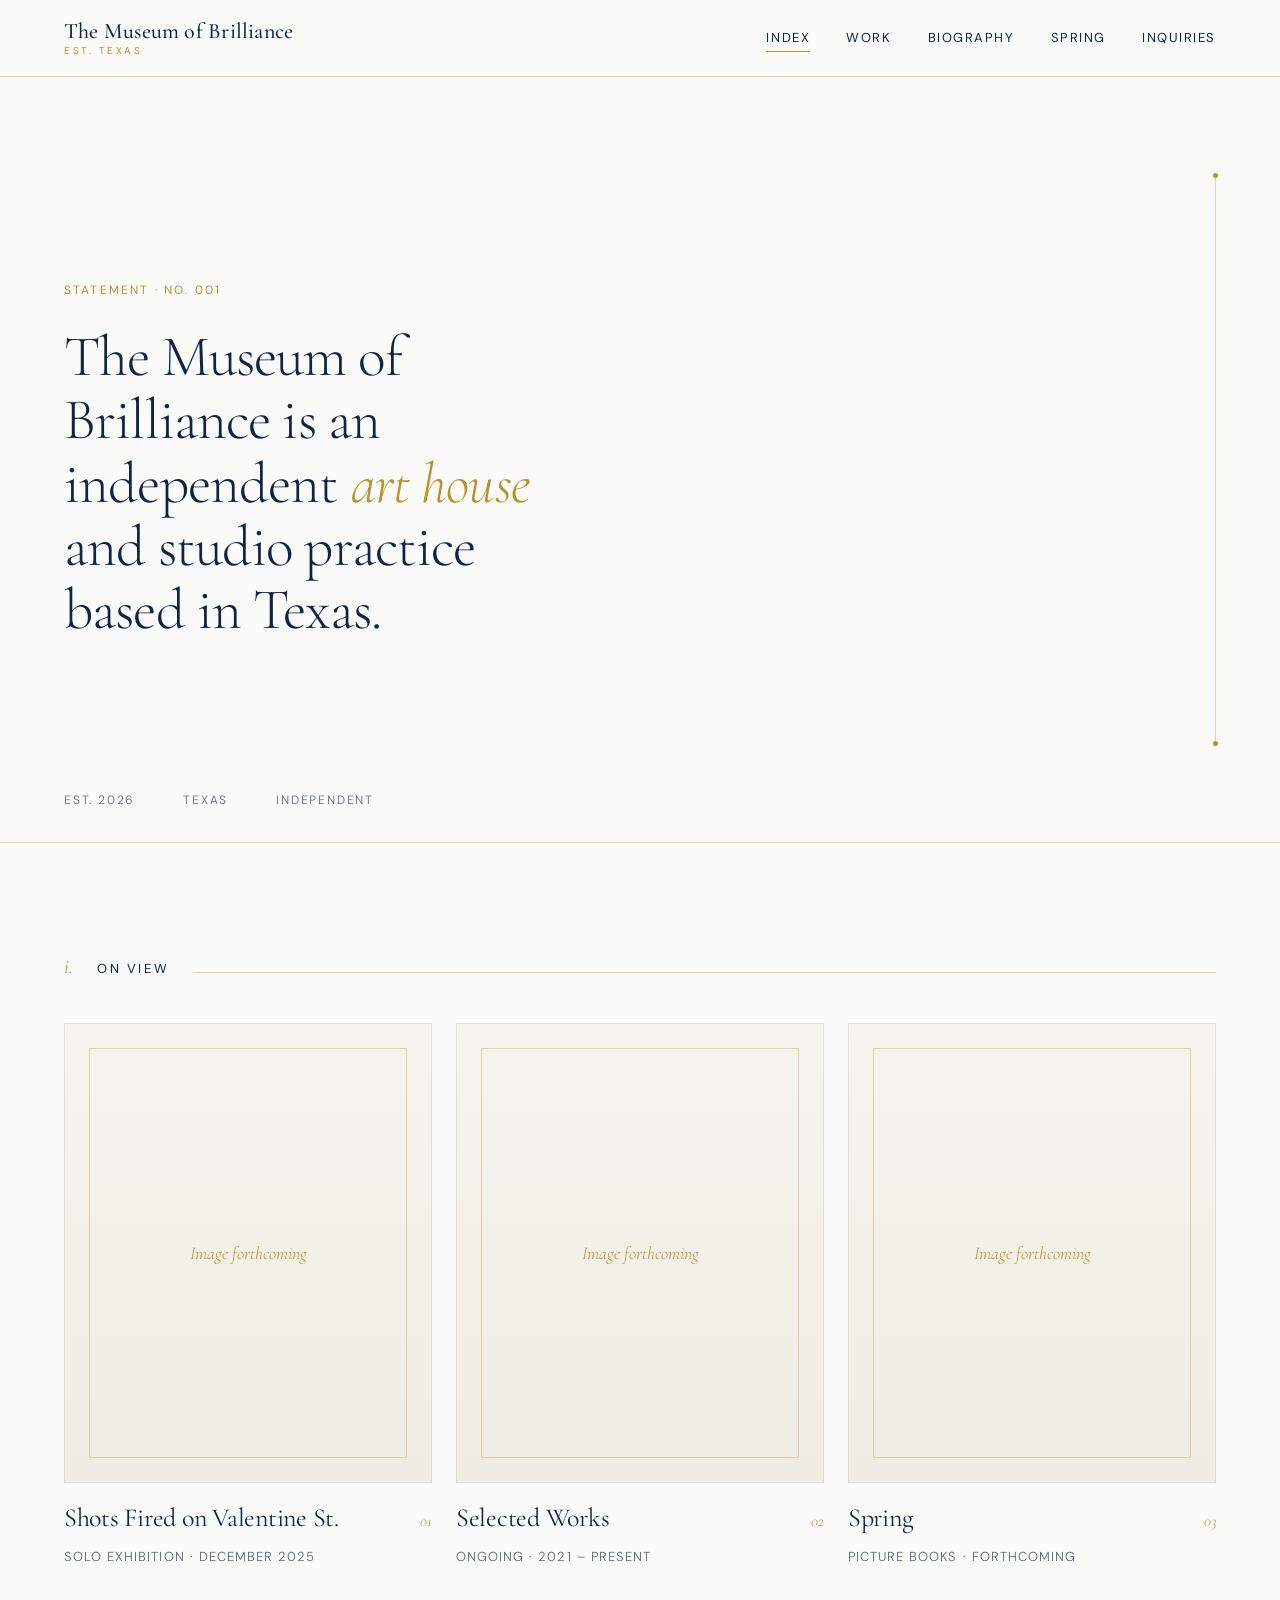
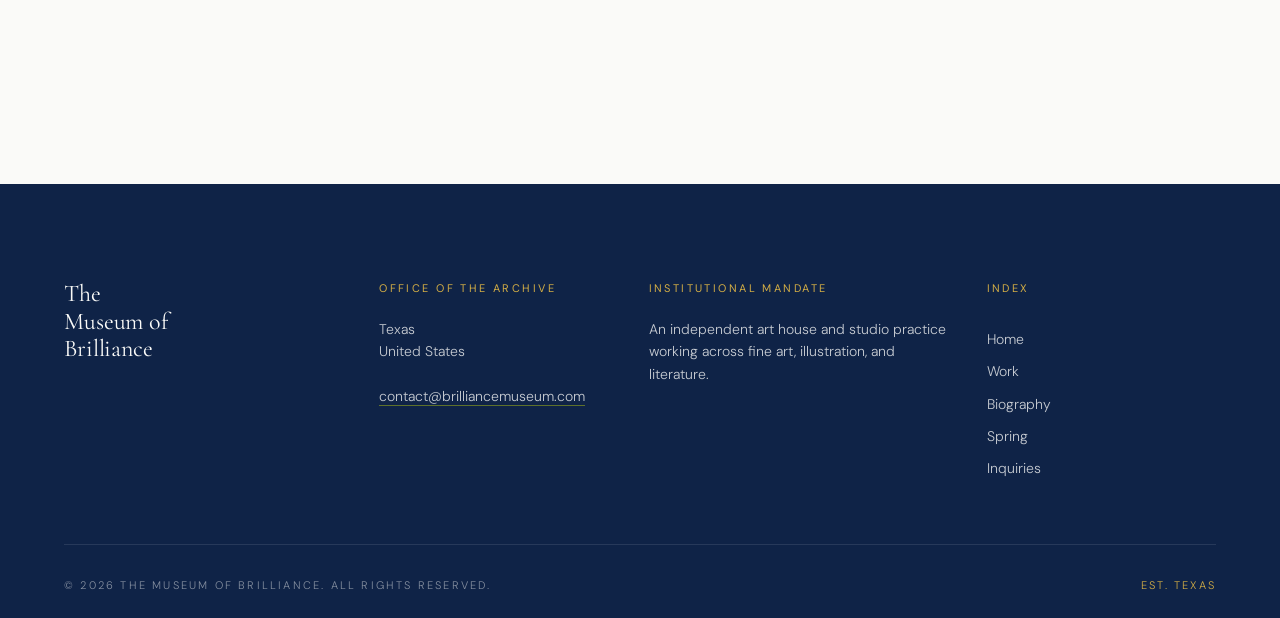
==== index.html @ a2efd8c9 "Update index.html Add Google Analytics tracking + portfolio unlock event" ====
<!DOCTYPE html>
<html lang="en">
<head>
  <!-- Google tag (gtag.js) -->
  <script async src="https://www.googletagmanager.com/gtag/js?id=G-L1F5WH5GK0"></script>
  <script>
    window.dataLayer = window.dataLayer || [];
    function gtag(){dataLayer.push(arguments);}
    gtag('js', new Date());
    gtag('config', 'G-L1F5WH5GK0');
  </script>
  <meta charset="UTF-8">
  <meta name="viewport" content="width=device-width, initial-scale=1.0">
  <title>The Museum of Brilliance</title>
  <meta name="description" content="The Museum of Brilliance is an independent art house and studio practice based in Texas.">
  <link rel="preconnect" href="https://fonts.googleapis.com">
  <link rel="preconnect" href="https://fonts.gstatic.com" crossorigin>
  <link href="https://fonts.googleapis.com/css2?family=Cormorant+Garamond:ital,wght@0,300;0,400;0,500;1,300;1,400&family=DM+Sans:wght@300;400;500&display=swap" rel="stylesheet">
  <link rel="stylesheet" href="css/style.css">
</head>
<body>

  <header class="site-header">
    <div class="site-header__inner">
      <a href="index.html" class="brand">
        The Museum of Brilliance
        <small>Est. Texas</small>
      </a>
      <button class="nav-toggle" aria-label="Toggle menu" aria-expanded="false">☰</button>
      <nav class="nav">
        <a href="index.html" aria-current="page">Index</a>
        <a href="work.html">Work</a>
        <a href="biography.html">Biography</a>
        <a href="spring.html">Spring</a>
        <a href="inquiries.html">Inquiries</a>
      </nav>
    </div>
  </header>

  <main>
    <section class="container hero">
      <div>
        <span class="label label--brass reveal">Statement &middot; No. 001</span>
        <p class="hero__statement reveal mt-3">
          The Museum of Brilliance is an independent <em>art house</em> and studio practice based in Texas.
        </p>
      </div>
      <div class="hero__rule" aria-hidden="true"></div>
      <div class="hero__meta">
        <span>Est. 2026</span>
        <span>Texas</span>
        <span>Independent</span>
      </div>
    </section>

    <hr class="rule">

    <section class="container section">
      <div class="section-title">
        <span class="section-title__number">i.</span>
        <span class="section-title__text">On View</span>
        <span class="section-title__rule"></span>
      </div>

      <div class="exhibition-grid">
        <a href="exhibitions/shots-fired-on-valentine-st.html" class="exhibition-card">
          <div class="exhibition-card__image">
            <div class="exhibition-card__placeholder">Image forthcoming</div>
          </div>
          <div class="exhibition-card__meta">
            <h3 class="exhibition-card__title">Shots Fired on Valentine St.</h3>
            <span class="exhibition-card__number">01</span>
          </div>
          <span class="exhibition-card__detail">Solo Exhibition &middot; December 2025</span>
        </a>

        <a href="work.html" class="exhibition-card">
          <div class="exhibition-card__image">
            <div class="exhibition-card__placeholder">Image forthcoming</div>
          </div>
          <div class="exhibition-card__meta">
            <h3 class="exhibition-card__title">Selected Works</h3>
            <span class="exhibition-card__number">02</span>
          </div>
          <span class="exhibition-card__detail">Ongoing &middot; 2021 &ndash; Present</span>
        </a>

        <a href="spring.html" class="exhibition-card">
          <div class="exhibition-card__image">
            <div class="exhibition-card__placeholder">Image forthcoming</div>
          </div>
          <div class="exhibition-card__meta">
            <h3 class="exhibition-card__title">Spring</h3>
            <span class="exhibition-card__number">03</span>
          </div>
          <span class="exhibition-card__detail">Picture Books &middot; Forthcoming</span>
        </a>
      </div>
    </section>
  </main>

  <footer class="site-footer">
    <div class="container">
      <div class="site-footer__grid">
        <div>
          <h3 class="site-footer__brand">The Museum of Brilliance</h3>
        </div>
        <div>
          <p class="site-footer__label">Office of the Archive</p>
          <p class="site-footer__text">
            Texas<br>
            United States<br><br>
            <a href="mailto:contact@brilliancemuseum.com">contact@brilliancemuseum.com</a>
          </p>
        </div>
        <div>
          <p class="site-footer__label">Institutional Mandate</p>
          <p class="site-footer__text">
            An independent art house and studio practice working across fine art, illustration, and literature.
          </p>
        </div>
        <nav class="site-footer__nav" aria-label="Footer">
          <p class="site-footer__label">Index</p>
          <a href="index.html">Home</a>
          <a href="work.html">Work</a>
          <a href="biography.html">Biography</a>
          <a href="spring.html">Spring</a>
          <a href="inquiries.html">Inquiries</a>
        </nav>
      </div>
      <div class="site-footer__bottom">
        <span>&copy; 2026 The Museum of Brilliance. All rights reserved.</span>
        <span>Est. Texas</span>
      </div>
    </div>
  </footer>

  <script>
    document.querySelector('.nav-toggle')?.addEventListener('click', (e) => {
      const nav = document.querySelector('.nav');
      const expanded = e.currentTarget.getAttribute('aria-expanded') === 'true';
      e.currentTarget.setAttribute('aria-expanded', String(!expanded));
      nav.classList.toggle('is-open');
    });
  </script>

</body>
</html>
---- css/style.css ----
/* =========================================================
   The Museum of Brilliance — Stylesheet
   Brand: Sapphire Night, Gallery White, Chartreuse, Brass
   Display: Cormorant Garamond  |  Body: DM Sans
   ========================================================= */

:root {
  /* Brand colors */
  --sapphire: #0F2347;
  --sapphire-soft: #1a3766;
  --emerald: #0B2A1A;
  --plum: #2E1050;
  --chartreuse: #D4E600;
  --brass: #B8922A;
  --brass-soft: #d4ae45;
  --white: #FAFAF8;
  --white-warm: #f5f4ef;

  /* Semantic */
  --text: var(--sapphire);
  --text-muted: #5a6578;
  --bg: var(--white);
  --rule: rgba(184, 146, 42, 0.35);
  --rule-soft: rgba(15, 35, 71, 0.1);

  /* Type scale */
  --display-xl: clamp(4rem, 12vw, 9rem);
  --display-lg: clamp(3rem, 7vw, 5.5rem);
  --display-md: clamp(2rem, 4vw, 3.25rem);
  --display-sm: clamp(1.5rem, 2.5vw, 2rem);
  --body-lg: clamp(1.0625rem, 1.3vw, 1.25rem);
  --body: 1rem;
  --label: 0.75rem;

  /* Spacing */
  --space-1: 0.5rem;
  --space-2: 1rem;
  --space-3: 1.5rem;
  --space-4: 2.5rem;
  --space-5: 4rem;
  --space-6: 6rem;
  --space-7: clamp(5rem, 12vh, 9rem);

  /* Layout */
  --max-width: 1400px;
  --gutter: clamp(1.5rem, 5vw, 4rem);
}

/* ---------- Reset ---------- */

*, *::before, *::after {
  box-sizing: border-box;
  margin: 0;
  padding: 0;
}

html {
  scroll-behavior: smooth;
  -webkit-text-size-adjust: 100%;
}

body {
  font-family: 'DM Sans', system-ui, sans-serif;
  font-weight: 300;
  font-size: var(--body);
  line-height: 1.6;
  color: var(--text);
  background: var(--bg);
  -webkit-font-smoothing: antialiased;
  -moz-osx-font-smoothing: grayscale;
  overflow-x: hidden;
}

img {
  max-width: 100%;
  height: auto;
  display: block;
}

a {
  color: inherit;
  text-decoration: none;
  transition: color 220ms ease, border-color 220ms ease, opacity 220ms ease;
}

button {
  font-family: inherit;
  cursor: pointer;
  border: none;
  background: none;
}

/* ---------- Typography ---------- */

.display {
  font-family: 'Cormorant Garamond', 'Times New Roman', serif;
  font-weight: 400;
  line-height: 1.05;
  letter-spacing: -0.01em;
}

.display--xl {
  font-size: var(--display-xl);
  font-weight: 300;
  line-height: 0.95;
  letter-spacing: -0.025em;
}

.display--lg {
  font-size: var(--display-lg);
  font-weight: 400;
  letter-spacing: -0.015em;
}

.display--md {
  font-size: var(--display-md);
  font-weight: 400;
}

.display--sm {
  font-size: var(--display-sm);
  font-weight: 400;
}

.display--italic { font-style: italic; }

.label {
  font-family: 'DM Sans', sans-serif;
  font-weight: 400;
  font-size: var(--label);
  letter-spacing: 0.18em;
  text-transform: uppercase;
  color: var(--text-muted);
}

.label--brass { color: var(--brass); }

.body-lg {
  font-size: var(--body-lg);
  line-height: 1.5;
  font-weight: 300;
}

.muted { color: var(--text-muted); }

.serif-body {
  font-family: 'Cormorant Garamond', serif;
  font-weight: 400;
  font-size: 1.25rem;
  line-height: 1.55;
  font-style: italic;
}

/* ---------- Layout helpers ---------- */

.container {
  max-width: var(--max-width);
  margin: 0 auto;
  padding-left: var(--gutter);
  padding-right: var(--gutter);
}

.section {
  padding-top: var(--space-7);
  padding-bottom: var(--space-7);
}

.section--compact {
  padding-top: var(--space-5);
  padding-bottom: var(--space-5);
}

.rule {
  height: 1px;
  background: var(--rule);
  border: 0;
  margin: 0;
}

.rule--soft {
  background: var(--rule-soft);
}

/* ---------- Header / Nav ---------- */

.site-header {
  position: sticky;
  top: 0;
  z-index: 50;
  background: rgba(250, 250, 248, 0.92);
  backdrop-filter: blur(10px);
  -webkit-backdrop-filter: blur(10px);
  border-bottom: 1px solid var(--rule);
}

.site-header__inner {
  max-width: var(--max-width);
  margin: 0 auto;
  padding: 1.25rem var(--gutter);
  display: flex;
  align-items: center;
  justify-content: space-between;
  gap: 2rem;
}

.brand {
  font-family: 'Cormorant Garamond', serif;
  font-size: 1.375rem;
  font-weight: 500;
  letter-spacing: 0.01em;
  line-height: 1;
  color: var(--sapphire);
  white-space: nowrap;
}

.brand small {
  display: block;
  font-family: 'DM Sans', sans-serif;
  font-size: 0.625rem;
  font-weight: 400;
  letter-spacing: 0.25em;
  text-transform: uppercase;
  color: var(--brass);
  margin-top: 0.25rem;
}

.nav {
  display: flex;
  gap: 2.25rem;
  align-items: center;
}

.nav a {
  font-family: 'DM Sans', sans-serif;
  font-size: 0.8125rem;
  font-weight: 400;
  letter-spacing: 0.12em;
  text-transform: uppercase;
  color: var(--text);
  position: relative;
  padding: 0.25rem 0;
}

.nav a::after {
  content: '';
  position: absolute;
  left: 0;
  bottom: 0;
  width: 100%;
  height: 1px;
  background: var(--brass);
  transform: scaleX(0);
  transform-origin: left;
  transition: transform 280ms ease;
}

.nav a:hover::after,
.nav a[aria-current="page"]::after {
  transform: scaleX(1);
}

.nav-toggle {
  display: none;
  color: var(--sapphire);
  font-size: 1.5rem;
  padding: 0.25rem;
}

/* ---------- Hero / Home ---------- */

.hero {
  min-height: 85vh;
  display: grid;
  grid-template-columns: 1fr 1fr;
  align-items: center;
  gap: var(--space-5);
  padding-top: var(--space-6);
  padding-bottom: var(--space-6);
  position: relative;
}

.hero__label {
  margin-bottom: 2rem;
}

.hero__statement {
  font-family: 'Cormorant Garamond', serif;
  font-weight: 300;
  font-size: clamp(2rem, 4.5vw, 3.75rem);
  line-height: 1.1;
  letter-spacing: -0.015em;
  max-width: 20ch;
}

.hero__statement em {
  font-style: italic;
  color: var(--brass);
}

.hero__rule {
  justify-self: end;
  align-self: stretch;
  width: 1px;
  background: var(--rule);
  position: relative;
}

.hero__rule::before,
.hero__rule::after {
  content: '';
  position: absolute;
  left: -2px;
  width: 5px;
  height: 5px;
  background: var(--brass);
  border-radius: 50%;
}

.hero__rule::before { top: 0; }
.hero__rule::after { bottom: 0; }

.hero__meta {
  position: absolute;
  bottom: 2rem;
  left: var(--gutter);
  display: flex;
  gap: 3rem;
  font-size: 0.75rem;
  color: var(--text-muted);
  letter-spacing: 0.15em;
  text-transform: uppercase;
}

/* ---------- Page header (interior pages) ---------- */

.page-header {
  padding-top: var(--space-6);
  padding-bottom: var(--space-5);
  border-bottom: 1px solid var(--rule);
}

.page-header__label {
  display: block;
  margin-bottom: 1.5rem;
}

.page-header__title {
  font-family: 'Cormorant Garamond', serif;
  font-weight: 400;
  font-size: var(--display-lg);
  line-height: 1;
  letter-spacing: -0.015em;
  max-width: 18ch;
}

.page-header__lede {
  max-width: 50ch;
  margin-top: 2rem;
  font-size: var(--body-lg);
  color: var(--text-muted);
  line-height: 1.55;
}

/* ---------- Exhibition / work grid ---------- */

.section-title {
  display: flex;
  align-items: baseline;
  gap: 1.5rem;
  margin-bottom: var(--space-4);
}

.section-title__number {
  font-family: 'Cormorant Garamond', serif;
  font-style: italic;
  font-size: 1.25rem;
  color: var(--brass);
  font-weight: 400;
}

.section-title__text {
  font-family: 'DM Sans', sans-serif;
  font-size: 0.8125rem;
  font-weight: 400;
  letter-spacing: 0.2em;
  text-transform: uppercase;
  color: var(--text);
}

.section-title__rule {
  flex: 1;
  height: 1px;
  background: var(--rule);
}

.exhibition-grid {
  display: grid;
  grid-template-columns: repeat(auto-fit, minmax(320px, 1fr));
  gap: var(--space-4) var(--space-3);
}

.exhibition-card {
  display: block;
  color: inherit;
  position: relative;
  transition: transform 300ms cubic-bezier(0.2, 0.8, 0.3, 1);
}

.exhibition-card:hover {
  transform: translateY(-4px);
}

.exhibition-card__image {
  aspect-ratio: 4 / 5;
  background: var(--white-warm);
  overflow: hidden;
  margin-bottom: 1.25rem;
  position: relative;
  border: 1px solid var(--rule-soft);
}

.exhibition-card__image img {
  width: 100%;
  height: 100%;
  object-fit: cover;
  transition: transform 700ms cubic-bezier(0.2, 0.8, 0.3, 1), filter 400ms ease;
}

.exhibition-card:hover .exhibition-card__image img {
  transform: scale(1.03);
}

/* placeholder when no image exists yet */
.exhibition-card__placeholder {
  position: absolute;
  inset: 0;
  display: grid;
  place-items: center;
  background:
    linear-gradient(180deg, var(--white-warm) 0%, #efece3 100%);
  color: var(--brass);
  font-family: 'Cormorant Garamond', serif;
  font-style: italic;
  font-size: 1.125rem;
}

.exhibition-card__placeholder::before {
  content: '';
  position: absolute;
  inset: 1.5rem;
  border: 1px solid var(--rule);
}

.exhibition-card__meta {
  display: flex;
  justify-content: space-between;
  align-items: baseline;
  gap: 1rem;
  margin-bottom: 0.5rem;
}

.exhibition-card__title {
  font-family: 'Cormorant Garamond', serif;
  font-size: 1.625rem;
  font-weight: 400;
  line-height: 1.15;
  letter-spacing: -0.01em;
}

.exhibition-card__number {
  font-family: 'Cormorant Garamond', serif;
  font-style: italic;
  color: var(--brass);
  font-size: 1rem;
}

.exhibition-card__detail {
  font-family: 'DM Sans', sans-serif;
  font-size: 0.8125rem;
  color: var(--text-muted);
  letter-spacing: 0.08em;
  text-transform: uppercase;
}

/* ---------- Individual work listing (on series pages) ---------- */

.work-grid {
  display: grid;
  grid-template-columns: repeat(auto-fit, minmax(280px, 1fr));
  gap: var(--space-4) var(--space-3);
}

.work-item__image {
  aspect-ratio: 1 / 1.2;
  background: var(--white-warm);
  border: 1px solid var(--rule-soft);
  margin-bottom: 1rem;
  position: relative;
  overflow: hidden;
}

.work-item__caption {
  font-family: 'Cormorant Garamond', serif;
  font-style: italic;
  font-size: 1.125rem;
  line-height: 1.35;
}

.work-item__caption span {
  display: block;
  font-family: 'DM Sans', sans-serif;
  font-style: normal;
  font-size: 0.75rem;
  color: var(--text-muted);
  letter-spacing: 0.1em;
  text-transform: uppercase;
  margin-top: 0.35rem;
}

/* ---------- Two-column editorial layout ---------- */

.two-col {
  display: grid;
  grid-template-columns: 1fr 2fr;
  gap: var(--space-5);
  align-items: start;
}

.two-col__aside {
  position: sticky;
  top: 6rem;
}

.prose {
  max-width: 62ch;
  font-size: var(--body-lg);
  line-height: 1.7;
  color: var(--text);
}

.prose p + p {
  margin-top: 1.25em;
}

.prose p:first-letter {
  font-family: 'Cormorant Garamond', serif;
  font-size: 3em;
  float: left;
  line-height: 0.85;
  padding: 0.1em 0.1em 0 0;
  color: var(--brass);
  font-weight: 400;
}

.prose--plain p:first-letter {
  font-size: inherit;
  float: none;
  padding: 0;
  color: inherit;
}

/* ---------- Info list (biography CV, exhibition list) ---------- */

.info-list {
  list-style: none;
  display: grid;
  gap: 1.25rem;
}

.info-list__item {
  display: grid;
  grid-template-columns: 100px 1fr;
  gap: 2rem;
  padding-bottom: 1.25rem;
  border-bottom: 1px solid var(--rule-soft);
  align-items: baseline;
}

.info-list__year {
  font-family: 'Cormorant Garamond', serif;
  font-style: italic;
  color: var(--brass);
  font-size: 1rem;
}

.info-list__body {
  font-size: 0.9375rem;
  line-height: 1.5;
}

.info-list__body strong {
  font-weight: 400;
  font-family: 'Cormorant Garamond', serif;
  font-size: 1.125rem;
  display: block;
  margin-bottom: 0.15rem;
}

/* ---------- Inquiry form ---------- */

.form {
  max-width: 580px;
  display: grid;
  gap: 1.75rem;
}

.form-field {
  display: grid;
  gap: 0.5rem;
}

.form-field label {
  font-family: 'DM Sans', sans-serif;
  font-size: 0.75rem;
  letter-spacing: 0.18em;
  text-transform: uppercase;
  color: var(--text-muted);
}

.form-field input,
.form-field textarea,
.form-field select {
  font-family: 'DM Sans', sans-serif;
  font-size: 1rem;
  font-weight: 300;
  padding: 0.75rem 0;
  background: transparent;
  border: none;
  border-bottom: 1px solid var(--rule);
  color: var(--text);
  transition: border-color 220ms ease;
}

.form-field input:focus,
.form-field textarea:focus,
.form-field select:focus {
  outline: none;
  border-bottom-color: var(--brass);
}

.form-field textarea {
  resize: vertical;
  min-height: 120px;
  font-family: 'Cormorant Garamond', serif;
  font-size: 1.125rem;
  font-style: italic;
}

.button {
  justify-self: start;
  font-family: 'DM Sans', sans-serif;
  font-size: 0.8125rem;
  font-weight: 400;
  letter-spacing: 0.2em;
  text-transform: uppercase;
  padding: 1rem 2.5rem;
  background: var(--sapphire);
  color: var(--white);
  transition: background 240ms ease, transform 240ms ease;
  cursor: pointer;
  border: 1px solid var(--sapphire);
}

.button:hover {
  background: var(--chartreuse);
  color: var(--sapphire);
  border-color: var(--chartreuse);
}

.button--ghost {
  background: transparent;
  color: var(--sapphire);
}

.button--ghost:hover {
  background: var(--sapphire);
  color: var(--white);
}

.button--chartreuse {
  background: var(--chartreuse);
  color: var(--sapphire);
  border-color: var(--chartreuse);
}

.button--chartreuse:hover {
  background: var(--sapphire);
  color: var(--white);
  border-color: var(--sapphire);
}

/* ---------- Spring (the dark branch) ---------- */

.spring-body {
  background: var(--emerald);
  color: var(--white);
}

.spring-body .brand,
.spring-body .nav a,
.spring-body .page-header__title {
  color: var(--white);
}

.spring-body .site-header {
  background: rgba(11, 42, 26, 0.92);
  border-bottom-color: rgba(212, 230, 0, 0.2);
}

.spring-body .page-header {
  border-bottom-color: rgba(212, 230, 0, 0.2);
}

.spring-hero {
  min-height: 80vh;
  display: grid;
  grid-template-columns: 1.2fr 1fr;
  align-items: center;
  gap: var(--space-5);
  padding-top: var(--space-6);
  padding-bottom: var(--space-6);
}

.spring-hero__title {
  font-family: 'Cormorant Garamond', serif;
  font-weight: 300;
  font-size: clamp(2.5rem, 6vw, 5rem);
  line-height: 1;
  letter-spacing: -0.02em;
  color: var(--white);
}

.spring-hero__title em {
  font-style: italic;
  color: var(--chartreuse);
}

.spring-hero__body {
  font-size: var(--body-lg);
  line-height: 1.6;
  max-width: 42ch;
  color: rgba(250, 250, 248, 0.8);
}

.spring-body .label {
  color: var(--chartreuse);
}

.spring-body .button {
  background: var(--chartreuse);
  color: var(--emerald);
  border-color: var(--chartreuse);
}

.spring-body .button:hover {
  background: var(--white);
  color: var(--emerald);
  border-color: var(--white);
}

.spring-body a.inline-link {
  border-bottom: 1px solid var(--chartreuse);
  padding-bottom: 2px;
}

.spring-body a.inline-link:hover {
  color: var(--chartreuse);
}

/* ---------- Footer ---------- */

.site-footer {
  background: var(--sapphire);
  color: var(--white);
  padding: var(--space-6) 0 var(--space-3);
  margin-top: var(--space-7);
}

.spring-body .site-footer {
  background: #050d09;
}

.site-footer__grid {
  display: grid;
  grid-template-columns: 1.2fr 1fr 1.3fr 1fr;
  gap: var(--space-4);
  margin-bottom: var(--space-5);
}

.site-footer__brand {
  font-family: 'Cormorant Garamond', serif;
  font-size: 1.5rem;
  font-weight: 400;
  line-height: 1.15;
  max-width: 10ch;
  letter-spacing: -0.005em;
}

.site-footer__label {
  font-family: 'DM Sans', sans-serif;
  font-size: 0.6875rem;
  font-weight: 400;
  letter-spacing: 0.22em;
  text-transform: uppercase;
  color: var(--brass-soft);
  margin-bottom: 1.25rem;
}

.site-footer__text {
  font-size: 0.875rem;
  line-height: 1.6;
  color: rgba(250, 250, 248, 0.78);
  font-weight: 300;
}

.site-footer__text a {
  border-bottom: 1px solid rgba(212, 230, 0, 0.4);
}

.site-footer__text a:hover {
  color: var(--chartreuse);
  border-bottom-color: var(--chartreuse);
}

.site-footer__nav {
  display: flex;
  flex-direction: column;
  gap: 0.625rem;
  font-size: 0.875rem;
}

.site-footer__nav a {
  color: rgba(250, 250, 248, 0.78);
}

.site-footer__nav a:hover {
  color: var(--chartreuse);
}

.site-footer__bottom {
  display: flex;
  justify-content: space-between;
  padding-top: 2rem;
  border-top: 1px solid rgba(250, 250, 248, 0.1);
  font-family: 'DM Sans', sans-serif;
  font-size: 0.6875rem;
  letter-spacing: 0.2em;
  text-transform: uppercase;
  color: rgba(250, 250, 248, 0.5);
}

.site-footer__bottom span:last-child {
  color: var(--brass-soft);
}

/* ---------- Utility ---------- */

.mt-0 { margin-top: 0; }
.mt-2 { margin-top: var(--space-2); }
.mt-3 { margin-top: var(--space-3); }
.mt-4 { margin-top: var(--space-4); }
.mt-5 { margin-top: var(--space-5); }
.mb-3 { margin-bottom: var(--space-3); }
.mb-4 { margin-bottom: var(--space-4); }
.mb-5 { margin-bottom: var(--space-5); }

.text-center { text-align: center; }

/* ---------- Password gate ---------- */

.gate {
  min-height: 100vh;
  display: grid;
  place-items: center;
  padding: 2rem;
  background: var(--white);
}

.gate__inner {
  text-align: center;
  max-width: 420px;
}

.gate__label {
  margin-bottom: 1.5rem;
}

.gate__title {
  font-family: 'Cormorant Garamond', serif;
  font-size: 2.5rem;
  font-weight: 300;
  line-height: 1.1;
  margin-bottom: 1rem;
}

.gate__help {
  font-size: 0.875rem;
  color: var(--text-muted);
  margin-bottom: 2.5rem;
  line-height: 1.5;
}

.gate__input {
  width: 100%;
  text-align: center;
  font-family: 'Cormorant Garamond', serif;
  font-style: italic;
  font-size: 1.25rem;
  padding: 0.75rem;
  border: none;
  border-bottom: 1px solid var(--rule);
  background: transparent;
  margin-bottom: 1.5rem;
}

.gate__input:focus {
  outline: none;
  border-bottom-color: var(--brass);
}

.gate__error {
  font-size: 0.8125rem;
  color: #a83232;
  margin-top: 1rem;
  min-height: 1.2em;
  font-style: italic;
}

/* ---------- Reveal animation ---------- */

@keyframes fadeUp {
  from {
    opacity: 0;
    transform: translateY(16px);
  }
  to {
    opacity: 1;
    transform: translateY(0);
  }
}

.reveal {
  opacity: 0;
  animation: fadeUp 900ms cubic-bezier(0.2, 0.8, 0.3, 1) forwards;
}

.reveal:nth-child(2) { animation-delay: 120ms; }
.reveal:nth-child(3) { animation-delay: 240ms; }
.reveal:nth-child(4) { animation-delay: 360ms; }

/* ---------- Responsive ---------- */

@media (max-width: 900px) {
  .hero {
    grid-template-columns: 1fr;
    min-height: auto;
    padding-top: var(--space-5);
    padding-bottom: var(--space-5);
  }
  .hero__rule { display: none; }
  .hero__meta { position: static; margin-top: 3rem; flex-wrap: wrap; gap: 1.5rem; }

  .two-col {
    grid-template-columns: 1fr;
    gap: var(--space-4);
  }
  .two-col__aside {
    position: static;
  }

  .spring-hero {
    grid-template-columns: 1fr;
    min-height: auto;
  }

  .site-footer__grid {
    grid-template-columns: 1fr 1fr;
    gap: var(--space-3);
  }

  .site-footer__bottom {
    flex-direction: column;
    gap: 0.5rem;
  }
}

@media (max-width: 640px) {
  .nav {
    display: none;
    position: absolute;
    top: 100%;
    left: 0;
    right: 0;
    flex-direction: column;
    background: var(--white);
    padding: 1.5rem var(--gutter);
    border-bottom: 1px solid var(--rule);
    gap: 1.25rem;
  }

  .nav.is-open {
    display: flex;
  }

  .spring-body .nav {
    background: var(--emerald);
  }

  .nav-toggle {
    display: block;
  }

  .info-list__item {
    grid-template-columns: 80px 1fr;
    gap: 1rem;
  }

  .site-footer__grid {
    grid-template-columns: 1fr;
  }
}
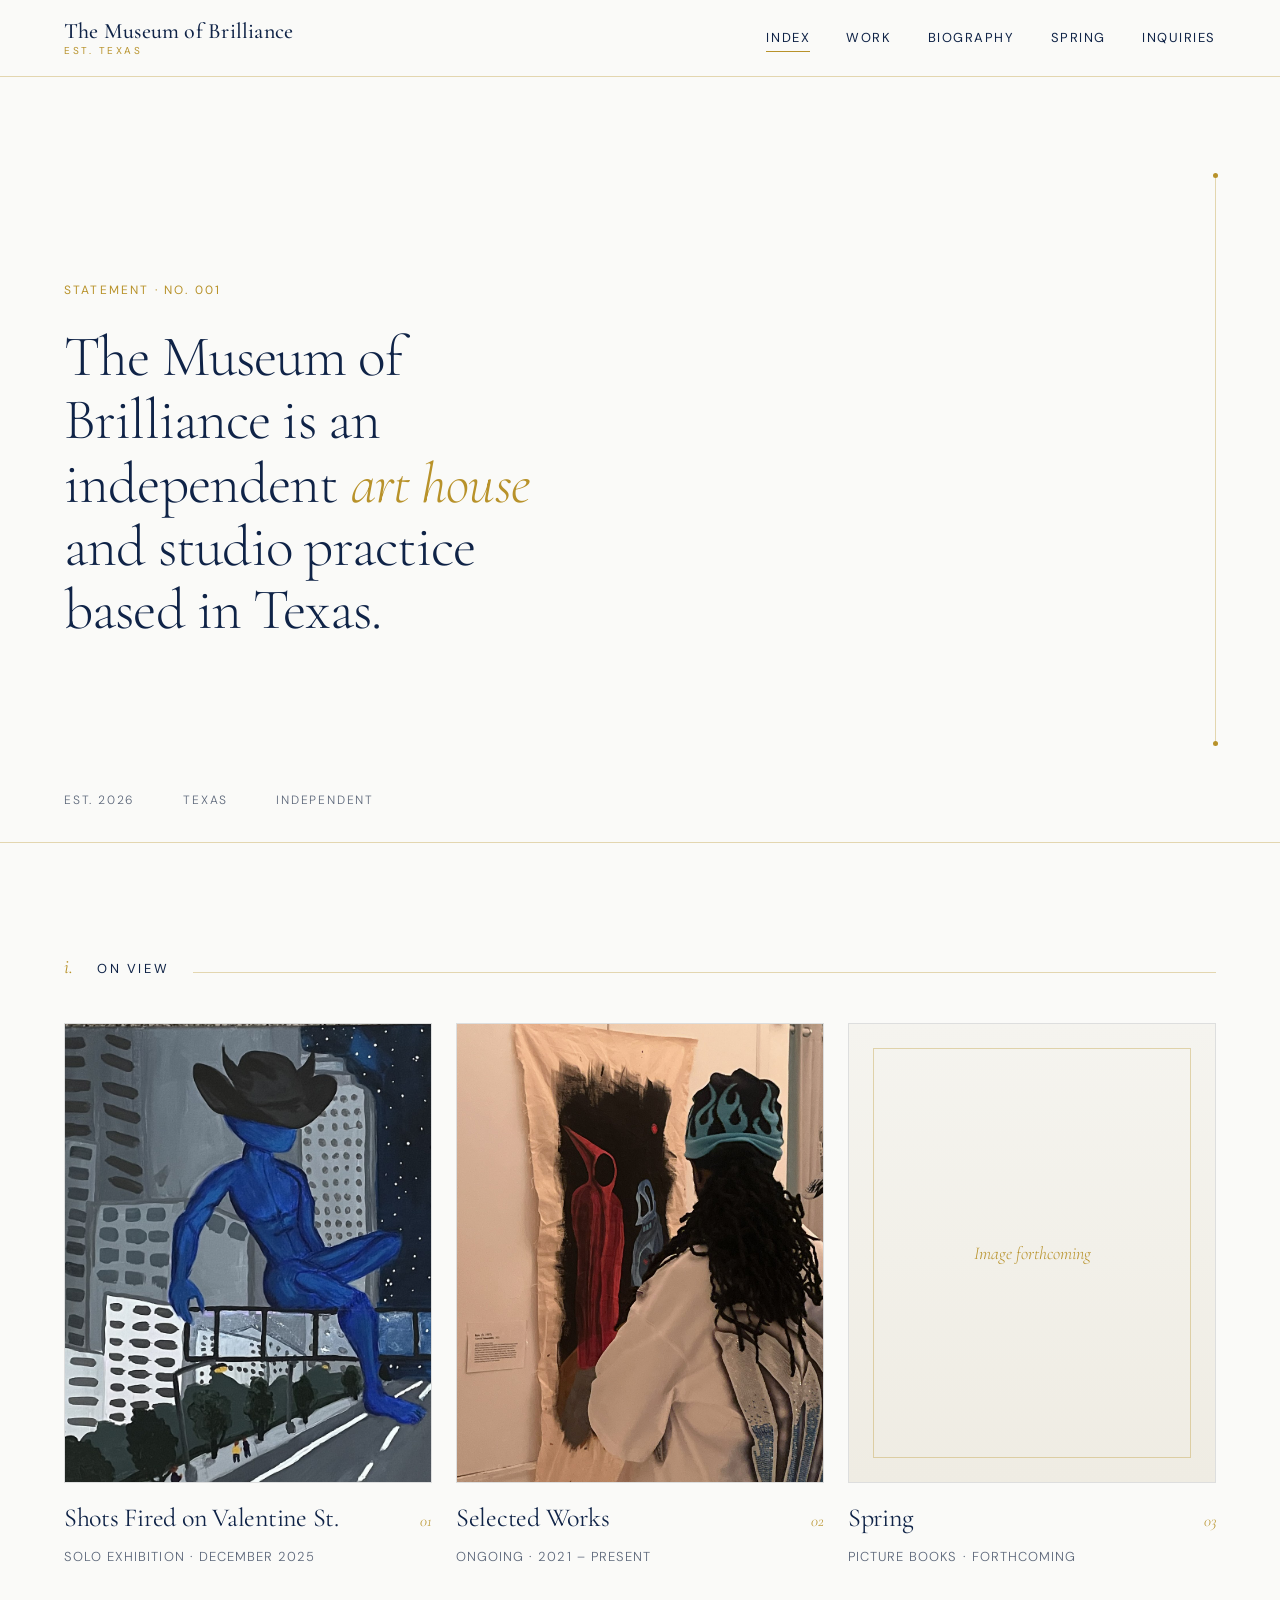
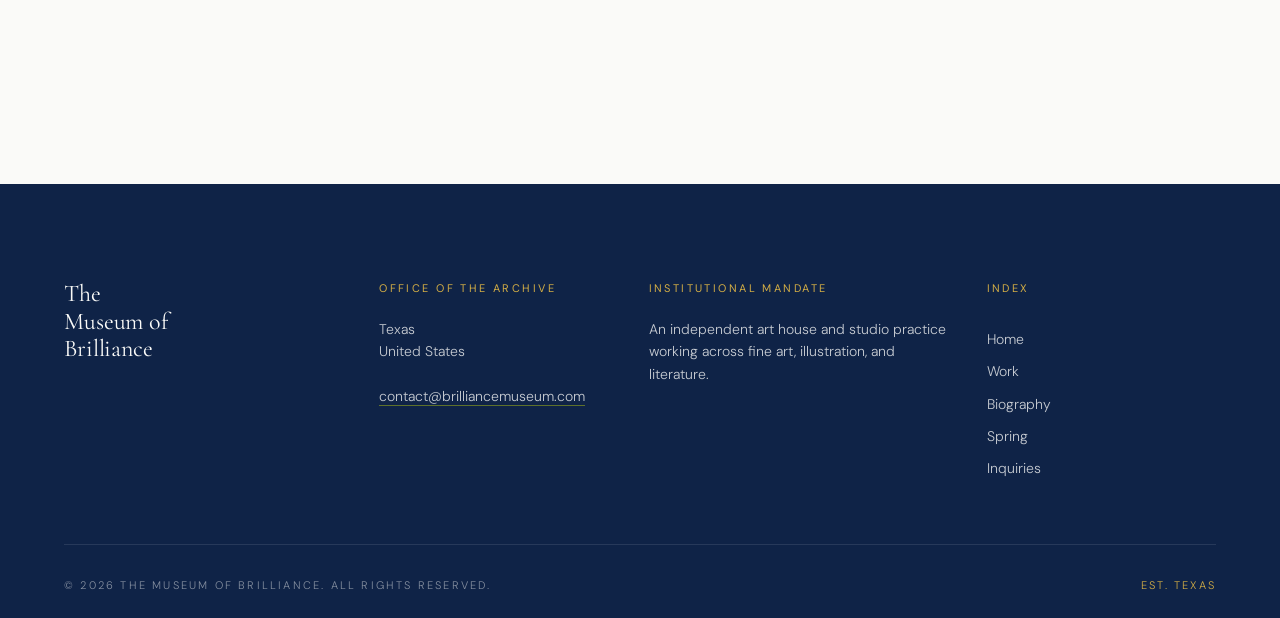
==== commit e9d47ea1: "Update index.html" ====
--- a/index.html
+++ b/index.html
@@ -65,7 +65,7 @@
       <div class="exhibition-grid">
         <a href="exhibitions/shots-fired-on-valentine-st.html" class="exhibition-card">
           <div class="exhibition-card__image">
-            <div class="exhibition-card__placeholder">Image forthcoming</div>
+            <img src="images/home-tile-on-view.jpg" alt="Shots Fired on Valentine St. — exhibition view">
           </div>
           <div class="exhibition-card__meta">
             <h3 class="exhibition-card__title">Shots Fired on Valentine St.</h3>
@@ -76,7 +76,7 @@
 
         <a href="work.html" class="exhibition-card">
           <div class="exhibition-card__image">
-            <div class="exhibition-card__placeholder">Image forthcoming</div>
+            <img src="images/work-tile-shots-fired.jpg" alt="Selected Works — painting detail">
           </div>
           <div class="exhibition-card__meta">
             <h3 class="exhibition-card__title">Selected Works</h3>
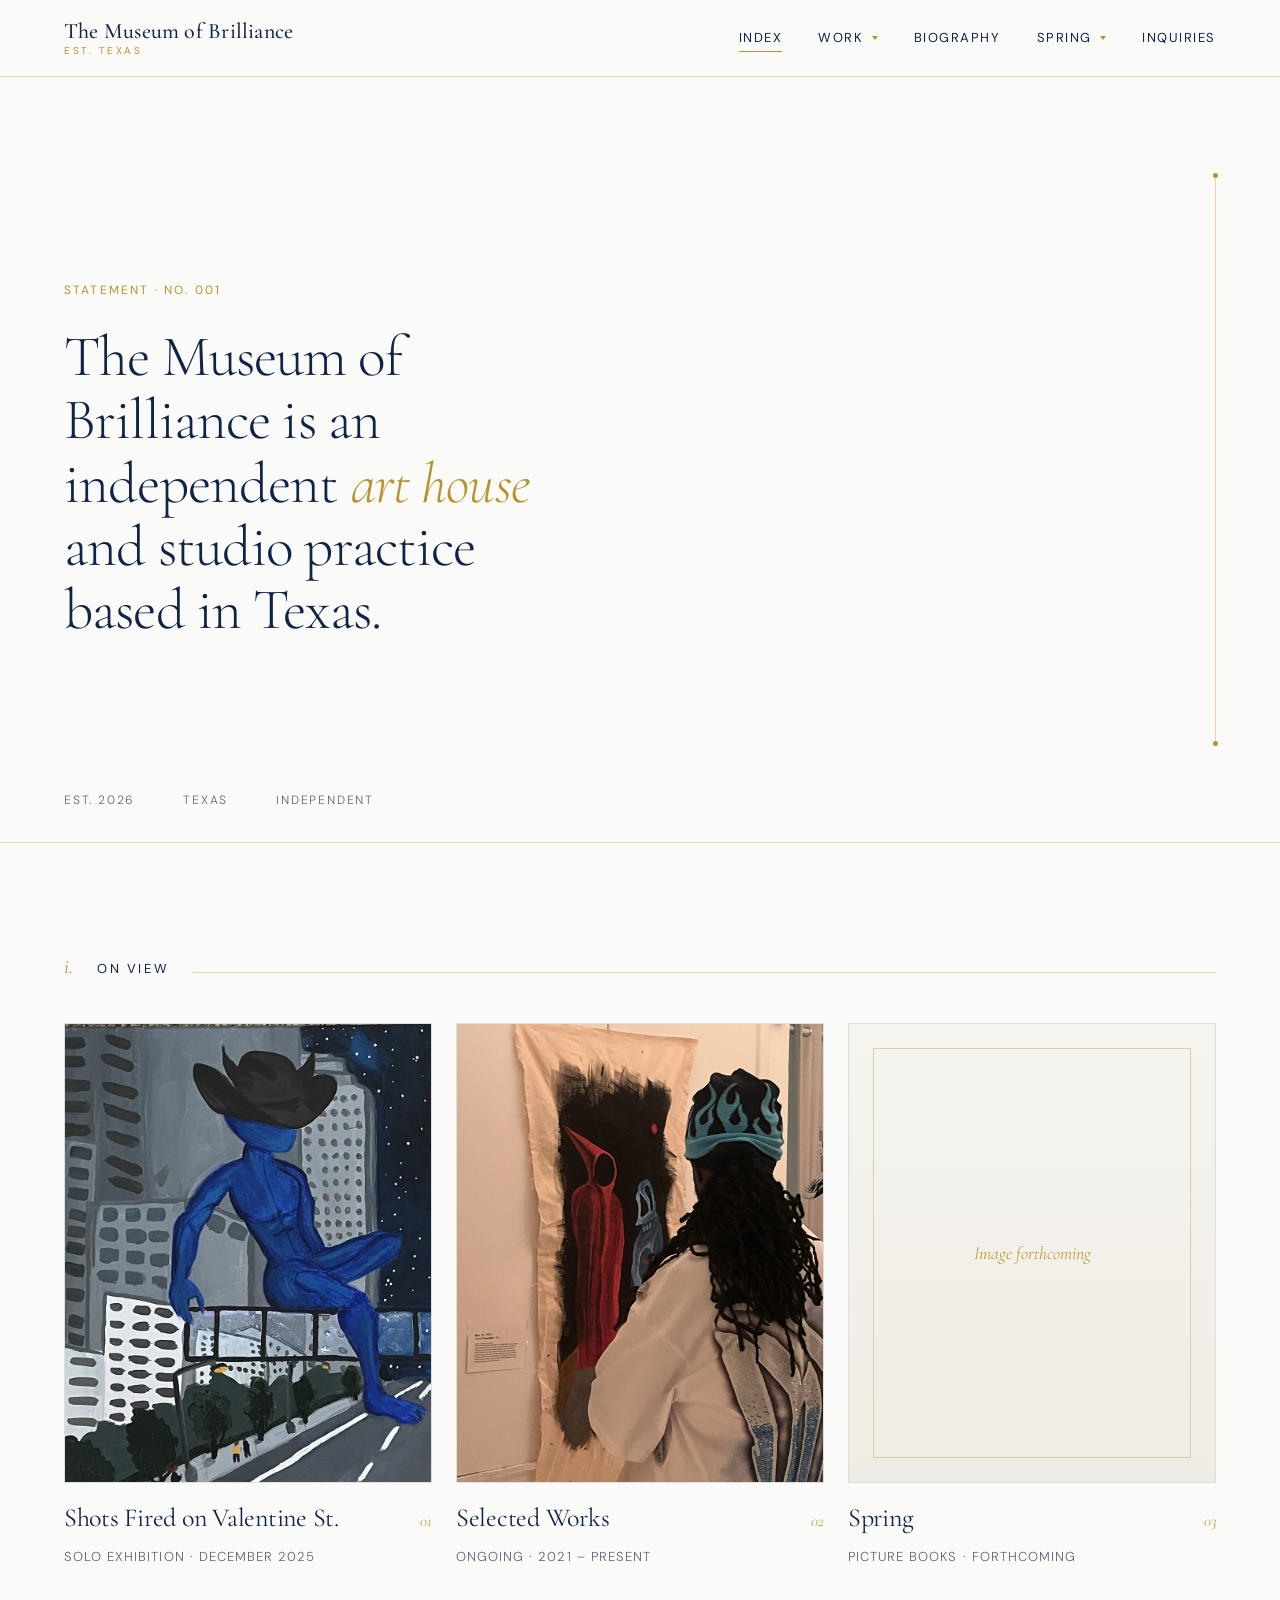
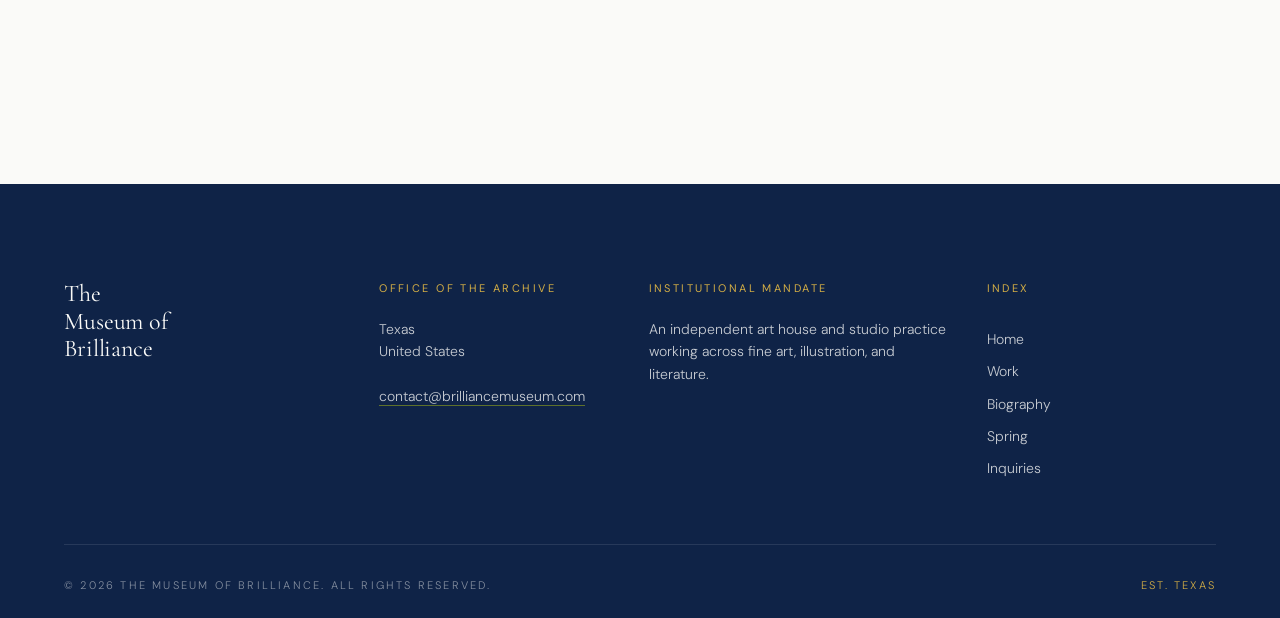
==== commit 7fdb2bc7: "Update index.html" ====
--- a/index.html
+++ b/index.html
@@ -27,11 +27,24 @@
         <small>Est. Texas</small>
       </a>
       <button class="nav-toggle" aria-label="Toggle menu" aria-expanded="false">☰</button>
-      <nav class="nav">
+     <nav class="nav">
         <a href="index.html" aria-current="page">Index</a>
-        <a href="work.html">Work</a>
+        <div class="nav__item">
+          <button class="nav__dropdown-trigger">Work <span class="nav__dropdown-arrow"></span></button>
+          <div class="nav__dropdown">
+            <a href="exhibitions/shots-fired-on-valentine-st.html">Shots Fired on Valentine St.</a>
+            <a href="selected-works.html">Selected Works</a>
+          </div>
+        </div>
         <a href="biography.html">Biography</a>
-        <a href="spring.html">Spring</a>
+        <div class="nav__item">
+          <button class="nav__dropdown-trigger">Spring <span class="nav__dropdown-arrow"></span></button>
+          <div class="nav__dropdown">
+            <a href="spring.html">Spring</a>
+            <a href="spring/portfolio.html">Portfolio</a>
+            <a href="spring/books.html">Books</a>
+          </div>
+        </div>
         <a href="inquiries.html">Inquiries</a>
       </nav>
     </div>
@@ -141,6 +154,27 @@
       const expanded = e.currentTarget.getAttribute('aria-expanded') === 'true';
       e.currentTarget.setAttribute('aria-expanded', String(!expanded));
       nav.classList.toggle('is-open');
+    }); // Dropdown nav
+    document.querySelectorAll('.nav__item').forEach(item => {
+      const trigger = item.querySelector('.nav__dropdown-trigger');
+      trigger.addEventListener('click', (e) => {
+        e.stopPropagation();
+        document.querySelectorAll('.nav__item.is-open').forEach(other => {
+          if (other !== item) other.classList.remove('is-open');
+        });
+        item.classList.toggle('is-open');
+      });
+      item.addEventListener('mouseenter', () => {
+        if (window.innerWidth > 640) item.classList.add('is-open');
+      });
+      item.addEventListener('mouseleave', () => {
+        if (window.innerWidth > 640) item.classList.remove('is-open');
+      });
+    });
+    document.addEventListener('click', () => {
+      document.querySelectorAll('.nav__item.is-open').forEach(item => {
+        item.classList.remove('is-open');
+      });
     });
   </script>
 
--- a/css/style.css
+++ b/css/style.css
@@ -230,7 +230,8 @@
   align-items: center;
 }
 
-.nav a {
+.nav a,
+.nav__dropdown-trigger {
   font-family: 'DM Sans', sans-serif;
   font-size: 0.8125rem;
   font-weight: 400;
@@ -257,6 +258,107 @@
 .nav a:hover::after,
 .nav a[aria-current="page"]::after {
   transform: scaleX(1);
+}
+
+/* ---------- Dropdown nav ---------- */
+
+.nav__item {
+  position: relative;
+}
+
+.nav__dropdown-trigger {
+  background: none;
+  border: none;
+  cursor: pointer;
+  display: flex;
+  align-items: center;
+  gap: 0.35rem;
+  position: relative;
+}
+
+.nav__dropdown-trigger::after {
+  content: '';
+  position: absolute;
+  left: 0;
+  bottom: 0;
+  width: 100%;
+  height: 1px;
+  background: var(--brass);
+  transform: scaleX(0);
+  transform-origin: left;
+  transition: transform 280ms ease;
+}
+
+.nav__dropdown-trigger:hover::after,
+.nav__item.is-active .nav__dropdown-trigger::after {
+  transform: scaleX(1);
+}
+
+.nav__dropdown-arrow {
+  display: inline-block;
+  width: 0;
+  height: 0;
+  border-left: 3.5px solid transparent;
+  border-right: 3.5px solid transparent;
+  border-top: 4px solid var(--brass);
+  margin-left: 0.15rem;
+  transition: transform 250ms ease;
+}
+
+.nav__item.is-open .nav__dropdown-arrow {
+  transform: rotate(180deg);
+}
+
+.nav__dropdown {
+  display: none;
+  position: absolute;
+  top: calc(100% + 1.15rem);
+  left: -1.25rem;
+  min-width: 240px;
+  background: var(--white);
+  border: 1px solid var(--rule);
+  padding: 1rem 0;
+  z-index: 60;
+  box-shadow: 0 8px 32px rgba(15, 35, 71, 0.08);
+}
+
+.nav__item.is-open .nav__dropdown {
+  display: block;
+}
+
+.nav__dropdown::before {
+  content: '';
+  position: absolute;
+  top: -0.75rem;
+  left: 0;
+  right: 0;
+  height: 0.75rem;
+}
+
+.nav__dropdown a {
+  display: block;
+  padding: 0.625rem 1.5rem;
+  font-family: 'Cormorant Garamond', serif;
+  font-size: 1.0625rem;
+  font-weight: 400;
+  font-style: italic;
+  letter-spacing: 0;
+  text-transform: none;
+  color: var(--text);
+  transition: background 180ms ease, color 180ms ease;
+}
+
+.nav__dropdown a::after {
+  display: none;
+}
+
+.nav__dropdown a:hover {
+  background: var(--white-warm);
+  color: var(--brass);
+}
+
+.nav__dropdown a + a {
+  border-top: 1px solid var(--rule-soft);
 }
 
 .nav-toggle {
@@ -698,6 +800,7 @@
 
 .spring-body .brand,
 .spring-body .nav a,
+.spring-body .nav__dropdown-trigger,
 .spring-body .page-header__title {
   color: var(--white);
 }
@@ -709,6 +812,29 @@
 
 .spring-body .page-header {
   border-bottom-color: rgba(212, 230, 0, 0.2);
+}
+
+.spring-body .nav__dropdown {
+  background: var(--emerald);
+  border-color: rgba(212, 230, 0, 0.2);
+  box-shadow: 0 8px 32px rgba(0, 0, 0, 0.3);
+}
+
+.spring-body .nav__dropdown a {
+  color: var(--white);
+}
+
+.spring-body .nav__dropdown a:hover {
+  background: rgba(212, 230, 0, 0.08);
+  color: var(--chartreuse);
+}
+
+.spring-body .nav__dropdown a + a {
+  border-top-color: rgba(212, 230, 0, 0.15);
+}
+
+.spring-body .nav__dropdown-arrow {
+  border-top-color: var(--chartreuse);
 }
 
 .spring-hero {
@@ -1010,6 +1136,39 @@
     display: block;
   }
 
+  /* Dropdowns go inline on mobile */
+  .nav__dropdown {
+    position: static;
+    border: none;
+    box-shadow: none;
+    padding: 0.25rem 0 0 1.25rem;
+    min-width: auto;
+    background: transparent;
+  }
+
+  .nav__dropdown::before {
+    display: none;
+  }
+
+  .nav__dropdown a {
+    padding: 0.5rem 0;
+    font-size: 0.9375rem;
+  }
+
+  .nav__dropdown a + a {
+    border-top: none;
+  }
+
+  .nav__dropdown a:hover {
+    background: transparent;
+  }
+
+  .spring-body .nav__dropdown {
+    background: transparent;
+    border: none;
+    box-shadow: none;
+  }
+
   .info-list__item {
     grid-template-columns: 80px 1fr;
     gap: 1rem;
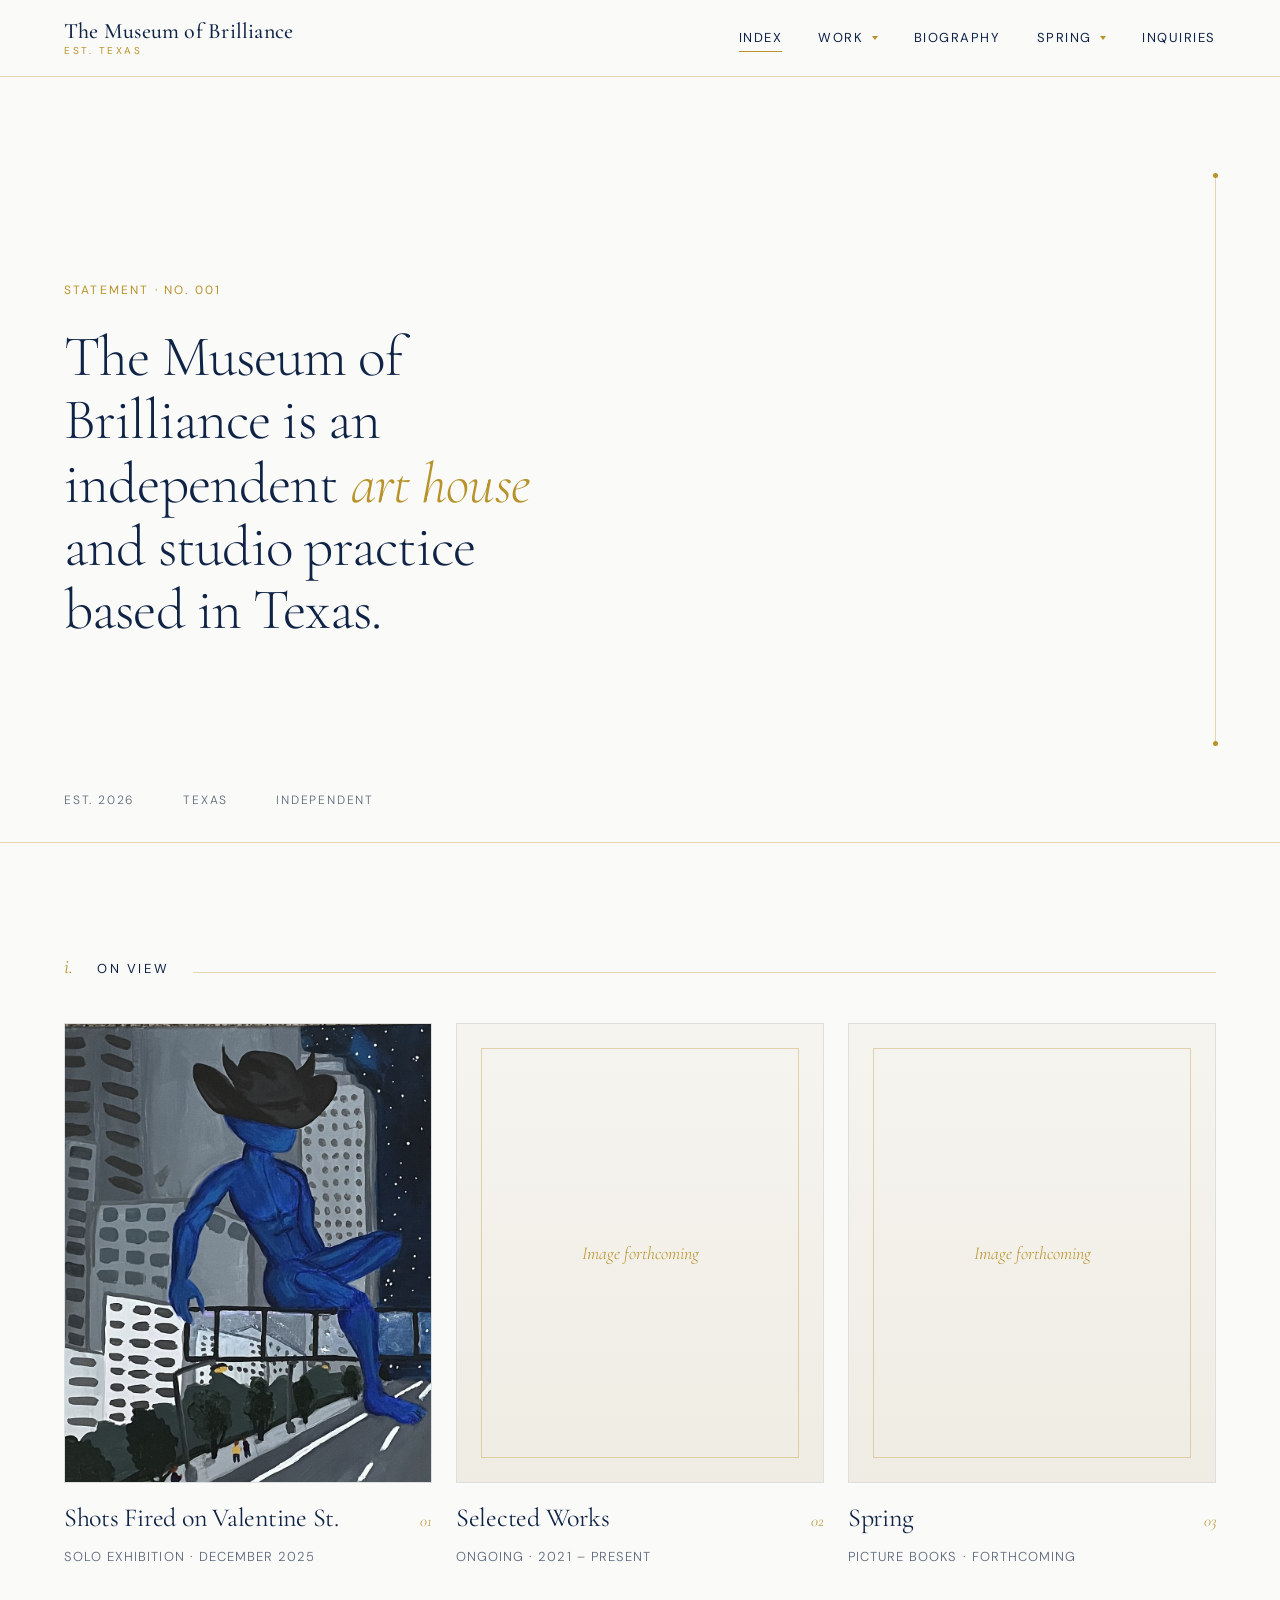
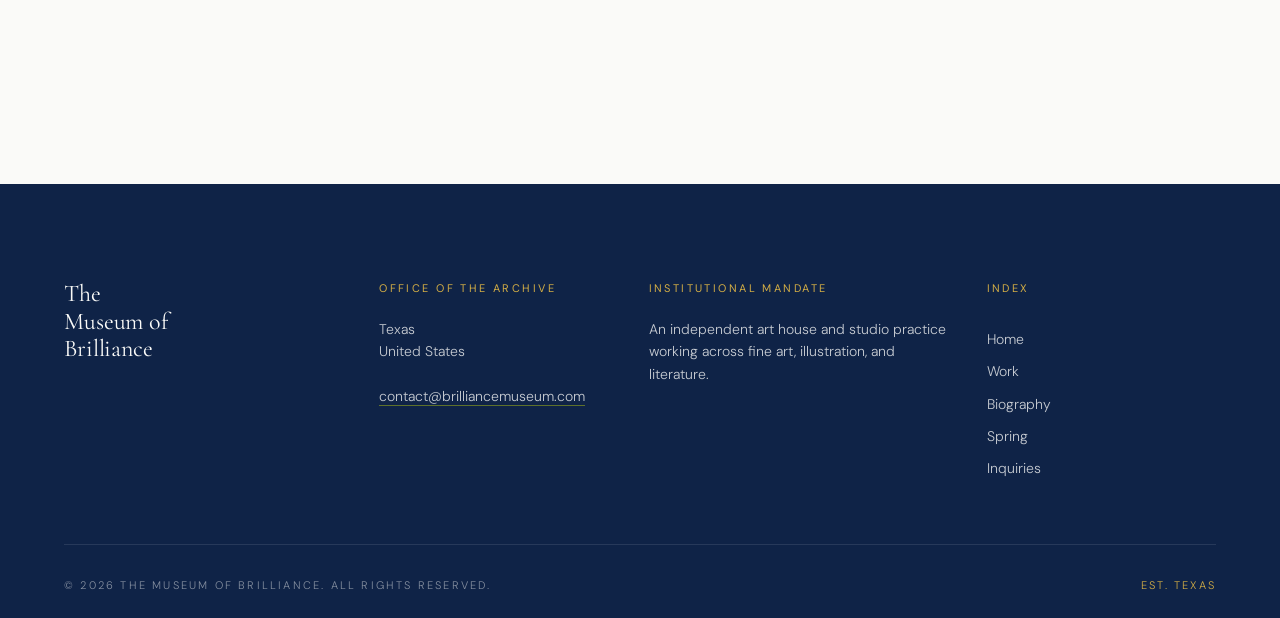
==== commit 62dbefe1: "Update index.html" ====
--- a/index.html
+++ b/index.html
@@ -17,6 +17,8 @@
   <link rel="preconnect" href="https://fonts.gstatic.com" crossorigin>
   <link href="https://fonts.googleapis.com/css2?family=Cormorant+Garamond:ital,wght@0,300;0,400;0,500;1,300;1,400&family=DM+Sans:wght@300;400;500&display=swap" rel="stylesheet">
   <link rel="stylesheet" href="css/style.css">
+  <link rel="icon" href="/favicon.ico" sizes="32x32">
+  <link rel="apple-touch-icon" href="/apple-touch-icon.png">
 </head>
 <body>
 
@@ -26,8 +28,8 @@
         The Museum of Brilliance
         <small>Est. Texas</small>
       </a>
-      <button class="nav-toggle" aria-label="Toggle menu" aria-expanded="false">☰</button>
-     <nav class="nav">
+      <button class="nav-toggle" aria-label="Toggle menu" aria-expanded="false">&#9776;</button>
+      <nav class="nav">
         <a href="index.html" aria-current="page">Index</a>
         <div class="nav__item">
           <button class="nav__dropdown-trigger">Work <span class="nav__dropdown-arrow"></span></button>
@@ -89,7 +91,7 @@
 
         <a href="work.html" class="exhibition-card">
           <div class="exhibition-card__image">
-            <img src="images/work-tile-shots-fired.jpg" alt="Selected Works — painting detail">
+            <div class="exhibition-card__placeholder">Image forthcoming</div>
           </div>
           <div class="exhibition-card__meta">
             <h3 class="exhibition-card__title">Selected Works</h3>
@@ -154,7 +156,7 @@
       const expanded = e.currentTarget.getAttribute('aria-expanded') === 'true';
       e.currentTarget.setAttribute('aria-expanded', String(!expanded));
       nav.classList.toggle('is-open');
-    }); // Dropdown nav
+    });
     document.querySelectorAll('.nav__item').forEach(item => {
       const trigger = item.querySelector('.nav__dropdown-trigger');
       trigger.addEventListener('click', (e) => {
--- a/css/style.css
+++ b/css/style.css
@@ -312,7 +312,7 @@
 .nav__dropdown {
   display: none;
   position: absolute;
-  top: calc(100% + 1.15rem);
+  top: calc(100% + 0.5rem);
   left: -1.25rem;
   min-width: 240px;
   background: var(--white);
@@ -327,13 +327,13 @@
 }
 
 .nav__dropdown::before {
-  content: '';
-  position: absolute;
-  top: -0.75rem;
-  left: 0;
-  right: 0;
-  height: 0.75rem;
-}
+      content: '';
+      position: absolute;
+      top: -0.6rem;
+      left: 0;
+      right: 0;
+      height: 0.6rem;
+    }
 
 .nav__dropdown a {
   display: block;
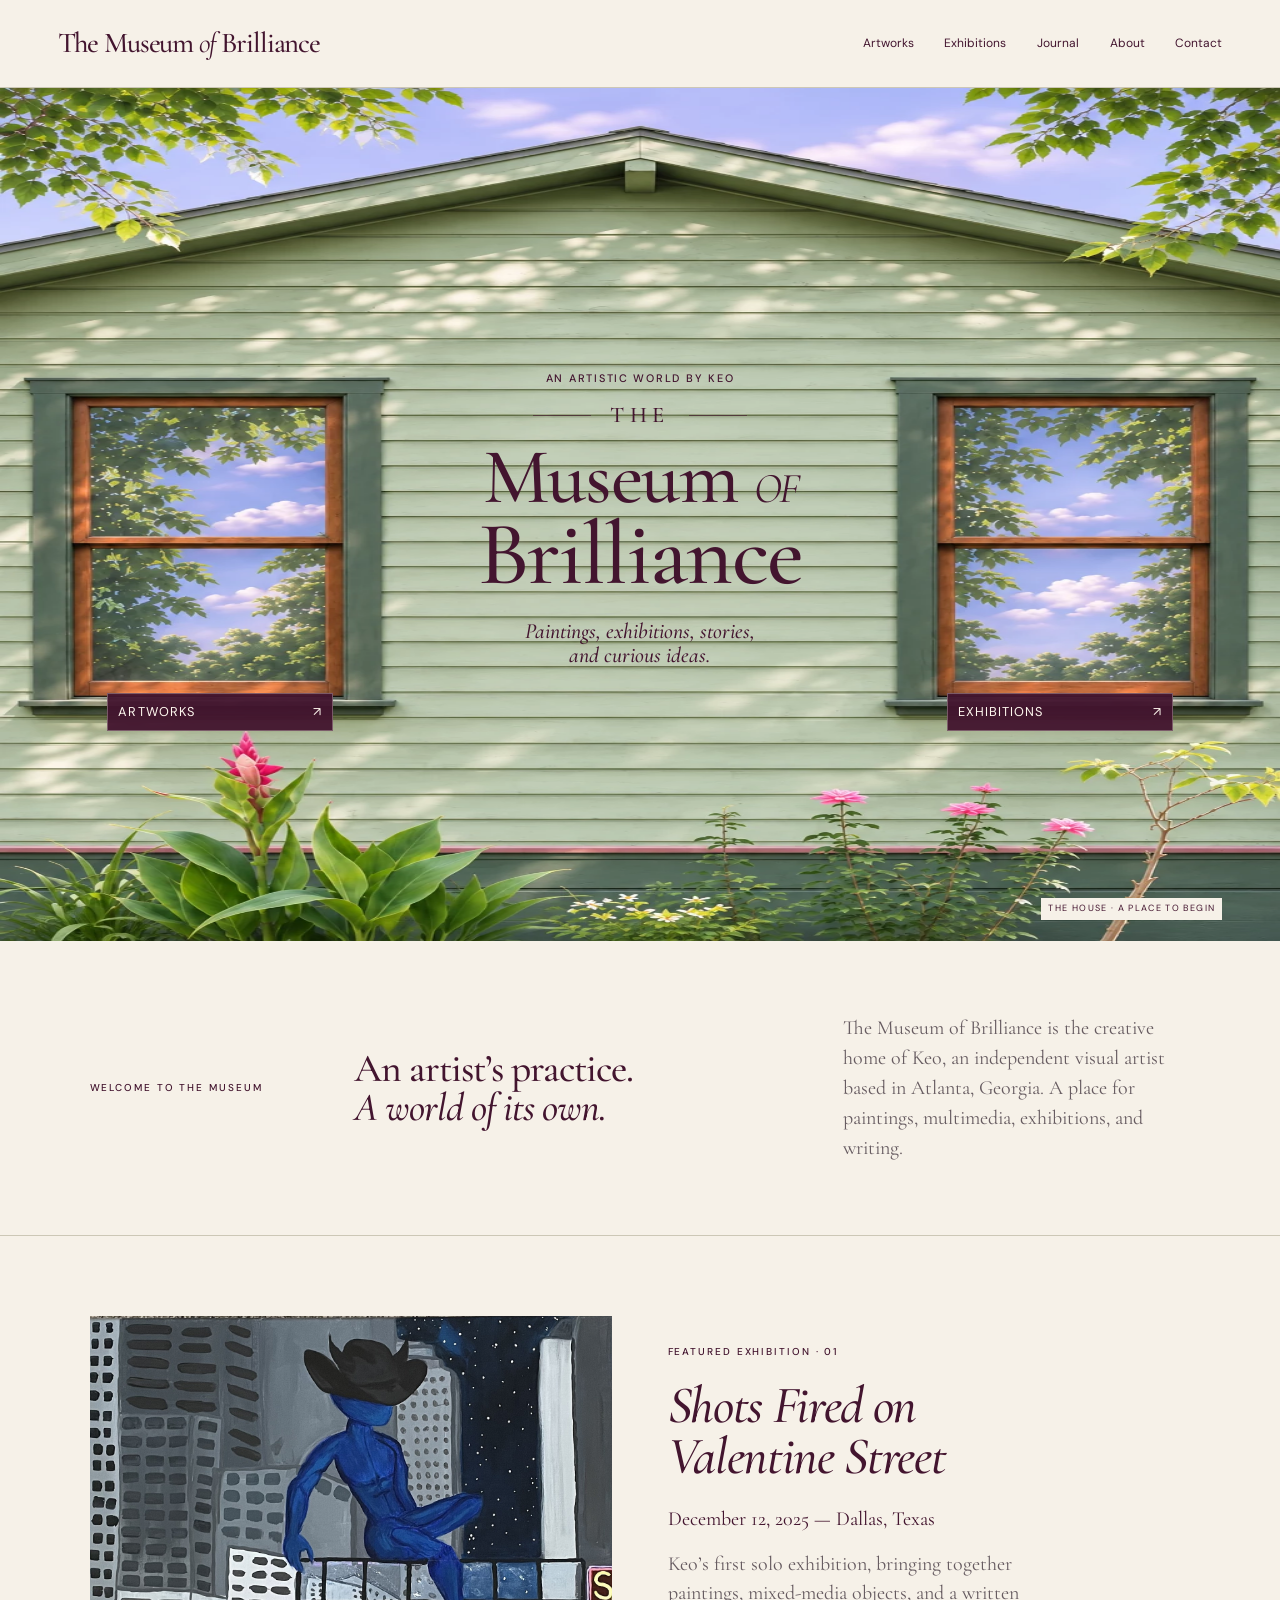
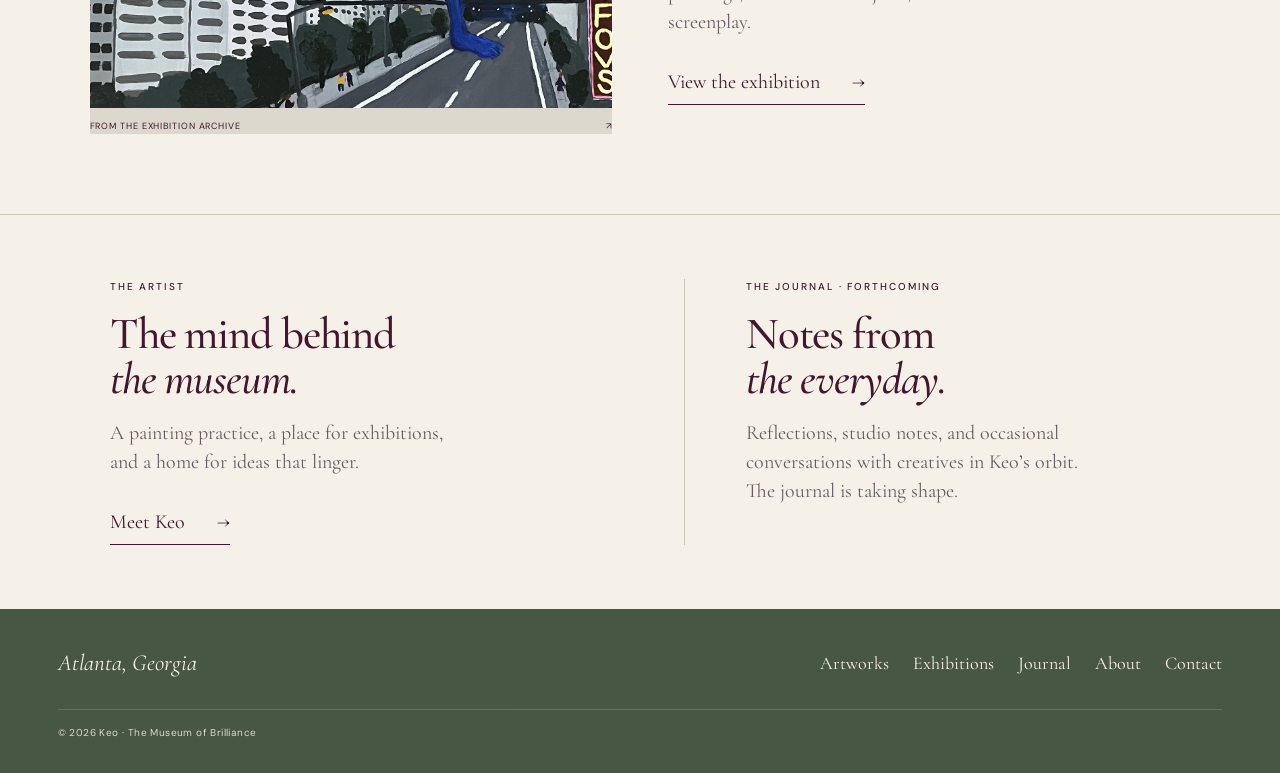
==== commit f258e6a4: "Build sage house homepage with accessible window navigation" ====
--- a/index.html
+++ b/index.html
@@ -1,184 +1,93 @@
 <!DOCTYPE html>
 <html lang="en">
 <head>
-  <!-- Google tag (gtag.js) -->
-  <script async src="https://www.googletagmanager.com/gtag/js?id=G-L1F5WH5GK0"></script>
-  <script>
-    window.dataLayer = window.dataLayer || [];
-    function gtag(){dataLayer.push(arguments);}
-    gtag('js', new Date());
-    gtag('config', 'G-L1F5WH5GK0');
-  </script>
   <meta charset="UTF-8">
-  <meta name="viewport" content="width=device-width, initial-scale=1.0">
-  <title>The Museum of Brilliance</title>
-  <meta name="description" content="The Museum of Brilliance is an independent art house and studio practice based in Texas.">
+  <meta name="viewport" content="width=device-width, initial-scale=1">
+  <title>The Museum of Brilliance — An artistic world by Keo</title>
+  <meta name="description" content="The creative home of Keo, an independent visual artist in Atlanta, Georgia. Paintings, multimedia, exhibitions, and writing.">
+  <meta name="theme-color" content="#eae9df">
+  <link rel="icon" href="favicon.ico" sizes="32x32">
+  <link rel="apple-touch-icon" href="apple-touch-icon.png">
   <link rel="preconnect" href="https://fonts.googleapis.com">
   <link rel="preconnect" href="https://fonts.gstatic.com" crossorigin>
-  <link href="https://fonts.googleapis.com/css2?family=Cormorant+Garamond:ital,wght@0,300;0,400;0,500;1,300;1,400&family=DM+Sans:wght@300;400;500&display=swap" rel="stylesheet">
-  <link rel="stylesheet" href="css/style.css">
-  <link rel="icon" href="/favicon.ico" sizes="32x32">
-  <link rel="apple-touch-icon" href="/apple-touch-icon.png">
+  <link href="https://fonts.googleapis.com/css2?family=Cormorant+Garamond:ital,wght@0,400;0,500;0,600;1,400;1,500&family=DM+Sans:wght@400;500&display=swap" rel="stylesheet">
+  <link rel="preload" as="image" href="images/home-house-desktop.webp" media="(min-width: 641px)">
+  <link rel="preload" as="image" href="images/home-house-mobile.webp" media="(max-width: 640px)">
+  <link rel="stylesheet" href="css/home.css">
+  <script src="js/home.js" defer></script>
 </head>
 <body>
-
-  <header class="site-header">
-    <div class="site-header__inner">
-      <a href="index.html" class="brand">
-        The Museum of Brilliance
-        <small>Est. Texas</small>
+  <a class="skip-link" href="#main">Skip to content</a>
+  <header class="masthead">
+    <a class="wordmark" href="index.html" aria-label="The Museum of Brilliance — home">The Museum <em>of</em> Brilliance</a>
+    <button class="menu-toggle" type="button" aria-expanded="false" aria-controls="primary-nav" hidden>
+      <span>Menu</span><span class="menu-icon" aria-hidden="true"></span>
+    </button>
+    <nav id="primary-nav" class="primary-nav" aria-label="Main navigation">
+      <a href="selected-works.html">Artworks</a>
+      <a href="work.html">Exhibitions</a>
+      <a href="#journal">Journal</a>
+      <a href="biography.html">About</a>
+      <a href="inquiries.html">Contact</a>
+    </nav>
+  </header>
+  <main id="main">
+    <section class="house" aria-labelledby="museum-title">
+      <picture class="house-scene" aria-hidden="true">
+        <source media="(max-width: 640px)" srcset="images/home-house-mobile.webp">
+        <img src="images/home-house-desktop.webp" alt="" width="1536" height="1024" fetchpriority="high">
+      </picture>
+      <div class="house-title">
+        <p class="eyebrow house-byline">An artistic world by Keo</p>
+        <h1 id="museum-title"><span class="title-the">The</span><span class="title-museum">Museum <em>OF</em></span><span class="title-brilliance">Brilliance</span></h1>
+        <p class="house-note">Paintings, exhibitions, stories,<br>and curious ideas.</p>
+      </div>
+      <a class="window window-artworks" href="selected-works.html">
+        <span class="window-label">Artworks <span aria-hidden="true">↗</span></span>
       </a>
-      <button class="nav-toggle" aria-label="Toggle menu" aria-expanded="false">&#9776;</button>
-      <nav class="nav">
-        <a href="index.html" aria-current="page">Index</a>
-        <div class="nav__item">
-          <button class="nav__dropdown-trigger">Work <span class="nav__dropdown-arrow"></span></button>
-          <div class="nav__dropdown">
-            <a href="exhibitions/shots-fired-on-valentine-st.html">Shots Fired on Valentine St.</a>
-            <a href="selected-works.html">Selected Works</a>
-          </div>
-        </div>
-        <a href="biography.html">Biography</a>
-        <div class="nav__item">
-          <button class="nav__dropdown-trigger">Spring <span class="nav__dropdown-arrow"></span></button>
-          <div class="nav__dropdown">
-            <a href="spring.html">Spring</a>
-            <a href="spring/portfolio.html">Portfolio</a>
-            <a href="spring/books.html">Books</a>
-          </div>
-        </div>
-        <a href="inquiries.html">Inquiries</a>
-      </nav>
-    </div>
-  </header>
-
-  <main>
-    <section class="container hero">
-      <div>
-        <span class="label label--brass reveal">Statement &middot; No. 001</span>
-        <p class="hero__statement reveal mt-3">
-          The Museum of Brilliance is an independent <em>art house</em> and studio practice based in Texas.
-        </p>
-      </div>
-      <div class="hero__rule" aria-hidden="true"></div>
-      <div class="hero__meta">
-        <span>Est. 2026</span>
-        <span>Texas</span>
-        <span>Independent</span>
+      <a class="window window-exhibitions" href="work.html">
+        <span class="window-label">Exhibitions <span aria-hidden="true">↗</span></span>
+      </a>
+      <span class="house-caption" aria-hidden="true">The house · A place to begin</span>
+    </section>
+    <section class="welcome section-wrap" aria-labelledby="welcome-title">
+      <p class="eyebrow">Welcome to the museum</p>
+      <h2 id="welcome-title">An artist’s practice.<br><em>A world of its own.</em></h2>
+      <p>The Museum of Brilliance is the creative home of Keo, an independent visual artist based in Atlanta, Georgia. A place for paintings, multimedia, exhibitions, and writing.</p>
+    </section>
+    <section class="featured section-wrap" aria-labelledby="featured-title">
+      <a class="featured-image" href="exhibitions/shots-fired-on-valentine-st.html" aria-label="View Shots Fired on Valentine Street">
+        <img src="images/home-tile-on-view.jpg" alt="Installation view of Shots Fired on Valentine Street" width="1200" height="900" loading="lazy">
+        <span class="image-caption">From the exhibition archive <span aria-hidden="true">↗</span></span>
+      </a>
+      <div class="featured-copy">
+        <p class="eyebrow">Featured exhibition · 01</p>
+        <h2 id="featured-title"><em>Shots Fired on<br>Valentine Street</em></h2>
+        <p class="exhibition-date"><time datetime="2025-12-12">December 12, 2025</time><span aria-hidden="true"> — </span>Dallas, Texas</p>
+        <p class="featured-description">Keo’s first solo exhibition, bringing together paintings, mixed-media objects, and a written screenplay.</p>
+        <a class="text-link" href="exhibitions/shots-fired-on-valentine-st.html">View the exhibition <span aria-hidden="true">→</span></a>
       </div>
     </section>
-
-    <hr class="rule">
-
-    <section class="container section">
-      <div class="section-title">
-        <span class="section-title__number">i.</span>
-        <span class="section-title__text">On View</span>
-        <span class="section-title__rule"></span>
+    <section class="notes section-wrap" aria-label="More from the museum">
+      <div class="artist-note">
+        <p class="eyebrow">The artist</p>
+        <h2>The mind behind<br><em>the museum.</em></h2>
+        <p>A painting practice, a place for exhibitions, and a home for ideas that linger.</p>
+        <a class="text-link" href="biography.html">Meet Keo <span aria-hidden="true">→</span></a>
       </div>
-
-      <div class="exhibition-grid">
-        <a href="exhibitions/shots-fired-on-valentine-st.html" class="exhibition-card">
-          <div class="exhibition-card__image">
-            <img src="images/home-tile-on-view.jpg" alt="Shots Fired on Valentine St. — exhibition view">
-          </div>
-          <div class="exhibition-card__meta">
-            <h3 class="exhibition-card__title">Shots Fired on Valentine St.</h3>
-            <span class="exhibition-card__number">01</span>
-          </div>
-          <span class="exhibition-card__detail">Solo Exhibition &middot; December 2025</span>
-        </a>
-
-        <a href="work.html" class="exhibition-card">
-          <div class="exhibition-card__image">
-            <div class="exhibition-card__placeholder">Image forthcoming</div>
-          </div>
-          <div class="exhibition-card__meta">
-            <h3 class="exhibition-card__title">Selected Works</h3>
-            <span class="exhibition-card__number">02</span>
-          </div>
-          <span class="exhibition-card__detail">Ongoing &middot; 2021 &ndash; Present</span>
-        </a>
-
-        <a href="spring.html" class="exhibition-card">
-          <div class="exhibition-card__image">
-            <div class="exhibition-card__placeholder">Image forthcoming</div>
-          </div>
-          <div class="exhibition-card__meta">
-            <h3 class="exhibition-card__title">Spring</h3>
-            <span class="exhibition-card__number">03</span>
-          </div>
-          <span class="exhibition-card__detail">Picture Books &middot; Forthcoming</span>
-        </a>
+      <div class="journal-note" id="journal">
+        <p class="eyebrow">The journal · Forthcoming</p>
+        <h2>Notes from<br><em>the everyday.</em></h2>
+        <p>Reflections, studio notes, and occasional conversations with creatives in Keo’s orbit. The journal is taking shape.</p>
       </div>
     </section>
   </main>
-
-  <footer class="site-footer">
-    <div class="container">
-      <div class="site-footer__grid">
-        <div>
-          <h3 class="site-footer__brand">The Museum of Brilliance</h3>
-        </div>
-        <div>
-          <p class="site-footer__label">Office of the Archive</p>
-          <p class="site-footer__text">
-            Texas<br>
-            United States<br><br>
-            <a href="mailto:contact@brilliancemuseum.com">contact@brilliancemuseum.com</a>
-          </p>
-        </div>
-        <div>
-          <p class="site-footer__label">Institutional Mandate</p>
-          <p class="site-footer__text">
-            An independent art house and studio practice working across fine art, illustration, and literature.
-          </p>
-        </div>
-        <nav class="site-footer__nav" aria-label="Footer">
-          <p class="site-footer__label">Index</p>
-          <a href="index.html">Home</a>
-          <a href="work.html">Work</a>
-          <a href="biography.html">Biography</a>
-          <a href="spring.html">Spring</a>
-          <a href="inquiries.html">Inquiries</a>
-        </nav>
-      </div>
-      <div class="site-footer__bottom">
-        <span>&copy; 2026 The Museum of Brilliance. All rights reserved.</span>
-        <span>Est. Texas</span>
-      </div>
-    </div>
+  <footer class="footer">
+    <p class="footer-location">Atlanta, Georgia</p>
+    <nav aria-label="Footer navigation">
+      <a href="selected-works.html">Artworks</a><a href="work.html">Exhibitions</a><a href="#journal">Journal</a><a href="biography.html">About</a><a href="inquiries.html">Contact</a>
+    </nav>
+    <p class="copyright">© 2026 Keo · The Museum of Brilliance</p>
   </footer>
-
-  <script>
-    document.querySelector('.nav-toggle')?.addEventListener('click', (e) => {
-      const nav = document.querySelector('.nav');
-      const expanded = e.currentTarget.getAttribute('aria-expanded') === 'true';
-      e.currentTarget.setAttribute('aria-expanded', String(!expanded));
-      nav.classList.toggle('is-open');
-    });
-    document.querySelectorAll('.nav__item').forEach(item => {
-      const trigger = item.querySelector('.nav__dropdown-trigger');
-      trigger.addEventListener('click', (e) => {
-        e.stopPropagation();
-        document.querySelectorAll('.nav__item.is-open').forEach(other => {
-          if (other !== item) other.classList.remove('is-open');
-        });
-        item.classList.toggle('is-open');
-      });
-      item.addEventListener('mouseenter', () => {
-        if (window.innerWidth > 640) item.classList.add('is-open');
-      });
-      item.addEventListener('mouseleave', () => {
-        if (window.innerWidth > 640) item.classList.remove('is-open');
-      });
-    });
-    document.addEventListener('click', () => {
-      document.querySelectorAll('.nav__item.is-open').forEach(item => {
-        item.classList.remove('is-open');
-      });
-    });
-  </script>
-
 </body>
 </html>
--- a/css/home.css
+++ b/css/home.css
@@ -0,0 +1,125 @@
+/* Homepage only. Other Museum and Spring pages retain css/style.css.
+   Balanced Museum Editorial, Option B: Cormorant Garamond is a first
+   website type study; the permanent brand font has not been selected. */
+:root {
+  --ivory: #f6f1e8;
+  --plum: #43152f;
+  --muted: #675c61;
+  --sage: #d2dbc4;
+  --green: #485644;
+  --rule: #ccc7b6;
+  --serif: "Cormorant Garamond", Georgia, "Times New Roman", serif;
+  --sans: "DM Sans", Arial, sans-serif;
+}
+* { box-sizing: border-box; }
+html { scroll-padding-top: 1rem; }
+body { margin: 0; color: var(--plum); background: var(--ivory); font-family: var(--serif); font-size: 20px; line-height: 1.45; }
+a { color: inherit; text-decoration: none; text-underline-offset: .28em; }
+button { font: inherit; color: inherit; }
+img { display: block; max-width: 100%; }
+p, h1, h2 { margin: 0; }
+a:focus-visible, button:focus-visible { outline: 3px solid var(--plum); outline-offset: 5px; }
+.skip-link { position: fixed; top: -100px; left: 1rem; z-index: 20; padding: .7rem 1rem; background: var(--ivory); }
+.skip-link:focus { top: 1rem; }
+.masthead { min-height: 88px; display: flex; justify-content: space-between; align-items: center; gap: 2rem; padding: 1.1rem 4.5%; border-bottom: 1px solid var(--rule); }
+.wordmark { font-size: clamp(24px, 2.25vw, 36px); line-height: 1; letter-spacing: -.04em; white-space: nowrap; font-weight: 500; }
+.wordmark em { font-weight: 400; }
+.primary-nav { display: flex; align-items: center; gap: clamp(1.2rem, 2.4vw, 2.8rem); }
+.primary-nav a { display: inline-flex; align-items: center; min-height: 44px; font-family: var(--sans); font-size: 12px; }
+.primary-nav a:hover, .footer a:hover { text-decoration: underline; }
+.menu-toggle { display: none; }
+.house { position: relative; width: 100%; aspect-ratio: 3 / 2; background: var(--sage); isolation: isolate; }
+.house-scene { position: absolute; inset: 0; z-index: -1; }
+.house-scene img { width: 100%; height: 100%; object-fit: fill; }
+.house-title { position: absolute; top: 33%; left: 28.3%; width: 43.4%; text-align: center; }
+.eyebrow { font-family: var(--sans); font-size: 10px; font-weight: 500; letter-spacing: .19em; text-transform: uppercase; line-height: 1.6; }
+.house-byline { margin-bottom: 1.35vw; font-size: clamp(8px, .85vw, 13px); letter-spacing: .16em; }
+h1 { font-weight: 500; line-height: .83; letter-spacing: -.045em; }
+h1 span { display: block; }
+.title-the { display: flex; align-items: center; justify-content: center; gap: 1.5vw; margin-bottom: 1.4vw; font-size: clamp(13px, 1.75vw, 27px); font-weight: 500; letter-spacing: .26em; text-transform: uppercase; line-height: 1; }
+.title-the::before, .title-the::after { content: ""; width: 4.5vw; height: 1px; background: currentColor; opacity: .6; }
+.title-museum { font-size: clamp(30px, 6.15vw, 108px); white-space: nowrap; }
+.title-museum em { font-size: .54em; font-weight: 400; letter-spacing: -.07em; }
+.title-brilliance { margin-top: .65vw; font-size: clamp(34px, 7.05vw, 122px); }
+.house-note { margin-top: 2.1vw; font-style: italic; font-weight: 500; font-size: clamp(13px, 1.7vw, 28px); line-height: 1.1; }
+.window { position: absolute; top: 30.5%; height: 48%; width: 19.8%; display: flex; justify-content: center; align-items: flex-end; padding: 0 1% 2%; border: 1px solid transparent; }
+.window-artworks { left: 7.3%; }
+.window-exhibitions { right: 7.3%; }
+.window-label { display: flex; align-items: center; justify-content: space-between; gap: 1vw; width: 100%; padding: .7em .8em; background: #43152ff2; color: #fff8ef; font-family: var(--sans); font-size: clamp(10px, 1vw, 16px); letter-spacing: .08em; line-height: 1.4; text-transform: uppercase; border: 1px solid #f6f1e84d; }
+.window:hover .window-label { background: var(--ivory); color: var(--plum); border-color: var(--plum); }
+.window:focus-visible { outline: 4px solid var(--ivory); outline-offset: 3px; box-shadow: 0 0 0 8px var(--plum); }
+.house-caption { position: absolute; bottom: 2.5%; right: 4.5%; font-family: var(--sans); font-size: 9px; letter-spacing: .15em; text-transform: uppercase; padding: .5em .8em; background: var(--ivory); }
+.section-wrap { padding-left: 7%; padding-right: 7%; }
+.welcome { display: grid; grid-template-columns: .6fr 1.25fr 1fr; gap: 3.5rem; align-items: center; padding-top: 4.5rem; padding-bottom: 4.5rem; border-bottom: 1px solid var(--rule); }
+.welcome h2 { font-size: clamp(32px, 3.1vw, 49px); line-height: 1; font-weight: 500; letter-spacing: -.025em; }
+.welcome > p:last-child { font-size: 20px; line-height: 1.5; max-width: 34ch; color: var(--muted); }
+.featured { padding-top: 5rem; padding-bottom: 5rem; display: grid; grid-template-columns: 1fr 1fr; align-items: center; gap: 5%; }
+.featured-image { display: block; position: relative; background: #ddd8ce; }
+.featured-image > img { width: 100%; height: auto; aspect-ratio: 4 / 3; object-fit: cover; }
+.image-caption { display: flex; justify-content: space-between; font-family: var(--sans); font-size: 9px; letter-spacing: .1em; padding: 12px 0 0; text-transform: uppercase; }
+.featured-copy .eyebrow { margin-bottom: 1.3rem; }
+.featured h2 { font-size: clamp(37px, 4.1vw, 68px); line-height: .97; font-weight: 500; letter-spacing: -.025em; }
+.featured h2 em { font-weight: 500; }
+.exhibition-date { margin-top: 1.4rem; font-size: 20px; }
+.featured-description { max-width: 39ch; color: var(--muted); margin-top: 1rem; font-size: 20px; }
+.text-link { display: inline-flex; min-height: 44px; align-items: center; gap: 2rem; margin-top: 1.5rem; border-bottom: 1px solid var(--plum); font-size: 20px; }
+.text-link:hover { text-decoration: underline; }
+.notes { display: grid; grid-template-columns: 1fr 1fr; gap: 8%; padding-top: 4rem; padding-bottom: 4rem; border-top: 1px solid var(--rule); }
+.notes > div { padding: 0 4%; }
+.notes > div + div { border-left: 1px solid var(--rule); padding-left: 12%; }
+.notes h2 { font-size: clamp(35px, 3.5vw, 55px); line-height: 1; letter-spacing: -.025em; font-weight: 500; margin: 1.1rem 0; }
+.notes p:not(.eyebrow) { max-width: 35ch; color: var(--muted); }
+.footer { padding: 2rem 4.5%; background: var(--green); color: var(--ivory); display: flex; flex-wrap: wrap; align-items: center; justify-content: space-between; gap: 1.5rem; }
+.footer-location { font-style: italic; font-size: 23px; }
+.footer nav { display: flex; flex-wrap: wrap; gap: 1.5rem; }
+.footer nav a { display: inline-flex; min-height: 44px; align-items: center; font-size: 18px; }
+.copyright { width: 100%; padding-top: 1rem; border-top: 1px solid #f6f1e833; font-family: var(--sans); font-size: 10px; letter-spacing: .04em; opacity: .85; }
+@media (min-width: 1800px) { .house-title { top: 35%; } }
+@media (max-width: 900px) and (min-width: 641px) {
+ .masthead { flex-wrap: wrap; justify-content: center; gap: .4rem; padding-top: 1.1rem; padding-bottom: .5rem; }
+ .wordmark { width: 100%; text-align: center; font-size: 30px; }
+ .welcome { grid-template-columns: 1fr 1fr; gap: 2rem; }
+ .welcome .eyebrow { grid-column: 1 / -1; }
+ .featured { gap: 2rem; }
+}
+@media (max-width: 640px) {
+ body { font-size: 19px; }
+ .masthead { min-height: 78px; padding: 1rem 6%; gap: .5rem; flex-wrap: wrap; }
+ .wordmark { font-size: clamp(22px, 6vw, 31px); }
+ .menu-toggle:not([hidden]) { display: inline-flex; align-items: center; justify-content: center; gap: 9px; min-width: 44px; min-height: 44px; border: 0; background: transparent; padding: 0; font-family: var(--sans); font-size: 11px; }
+ .menu-icon { display: block; width: 18px; height: 12px; border-top: 1px solid; border-bottom: 1px solid; }
+ .primary-nav { width: 100%; justify-content: space-between; gap: .4rem; border-top: 1px solid var(--rule); padding-top: .4rem; }
+ .primary-nav a { font-size: 11px; }
+ .js-nav .primary-nav:not(.is-open) { display: none; }
+ .house { aspect-ratio: 2 / 3; }
+ .house-title { top: 35%; left: 28.3%; width: 43.4%; }
+ .house-byline { font-size: clamp(8px, 1.8vw, 11px); letter-spacing: .1em; margin-bottom: 1rem; max-width: 16ch; margin-left: auto; margin-right: auto; }
+ .title-the { font-size: clamp(13px, 3.2vw, 20px); gap: 8px; margin-bottom: .7rem; }
+ .title-the::before, .title-the::after { width: 14px; }
+ .title-museum { font-size: clamp(23px, 7vw, 45px); }
+ .title-museum em { display: block; font-size: .55em; margin: .6em 0; letter-spacing: .01em; }
+ .title-brilliance { font-size: clamp(28px, 8.2vw, 53px); }
+ .house-note { font-size: clamp(12px, 2.7vw, 17px); line-height: 1.2; margin-top: 1.15rem; }
+ .window { top: 32%; height: 43%; width: 24%; padding: 0 0 3%; }
+ .window-artworks { left: 4%; }
+ .window-exhibitions { right: 4%; }
+ .window-label { font-size: clamp(8px, 2.1vw, 12px); letter-spacing: .025em; gap: 3px; padding: 11px 5px; justify-content: center; }
+ .house-caption { font-size: 7px; bottom: 2%; right: 5%; }
+ .section-wrap { padding-left: 7%; padding-right: 7%; }
+ .welcome { display: block; padding-top: 2.7rem; padding-bottom: 2.7rem; }
+ .welcome h2 { font-size: 37px; margin: 1.1rem 0; }
+ .welcome > p:last-child { font-size: 19px; max-width: none; }
+ .featured { grid-template-columns: 1fr; gap: 2rem; padding-top: 2.5rem; padding-bottom: 2.8rem; }
+ .featured h2 { font-size: 43px; }
+ .exhibition-date { font-size: 18px; }
+ .featured-description { font-size: 19px; }
+ .notes { grid-template-columns: 1fr; gap: 2.4rem; padding-top: 2.6rem; padding-bottom: 2.6rem; }
+ .notes > div { padding: 0; }
+ .notes > div + div { border-left: 0; border-top: 1px solid var(--rule); padding: 2.4rem 0 0; }
+ .notes h2 { font-size: 39px; }
+ .footer { padding: 1.8rem 7%; gap: .8rem; }
+ .footer nav { gap: 1rem; }
+ .footer nav a { font-size: 17px; }
+}
+@media (prefers-reduced-motion: reduce) { *, *::before, *::after { scroll-behavior: auto !important; } }
+@media (forced-colors: active) { .window-label { border: 2px solid ButtonText; } .window:focus-visible { outline-color: Highlight; } }
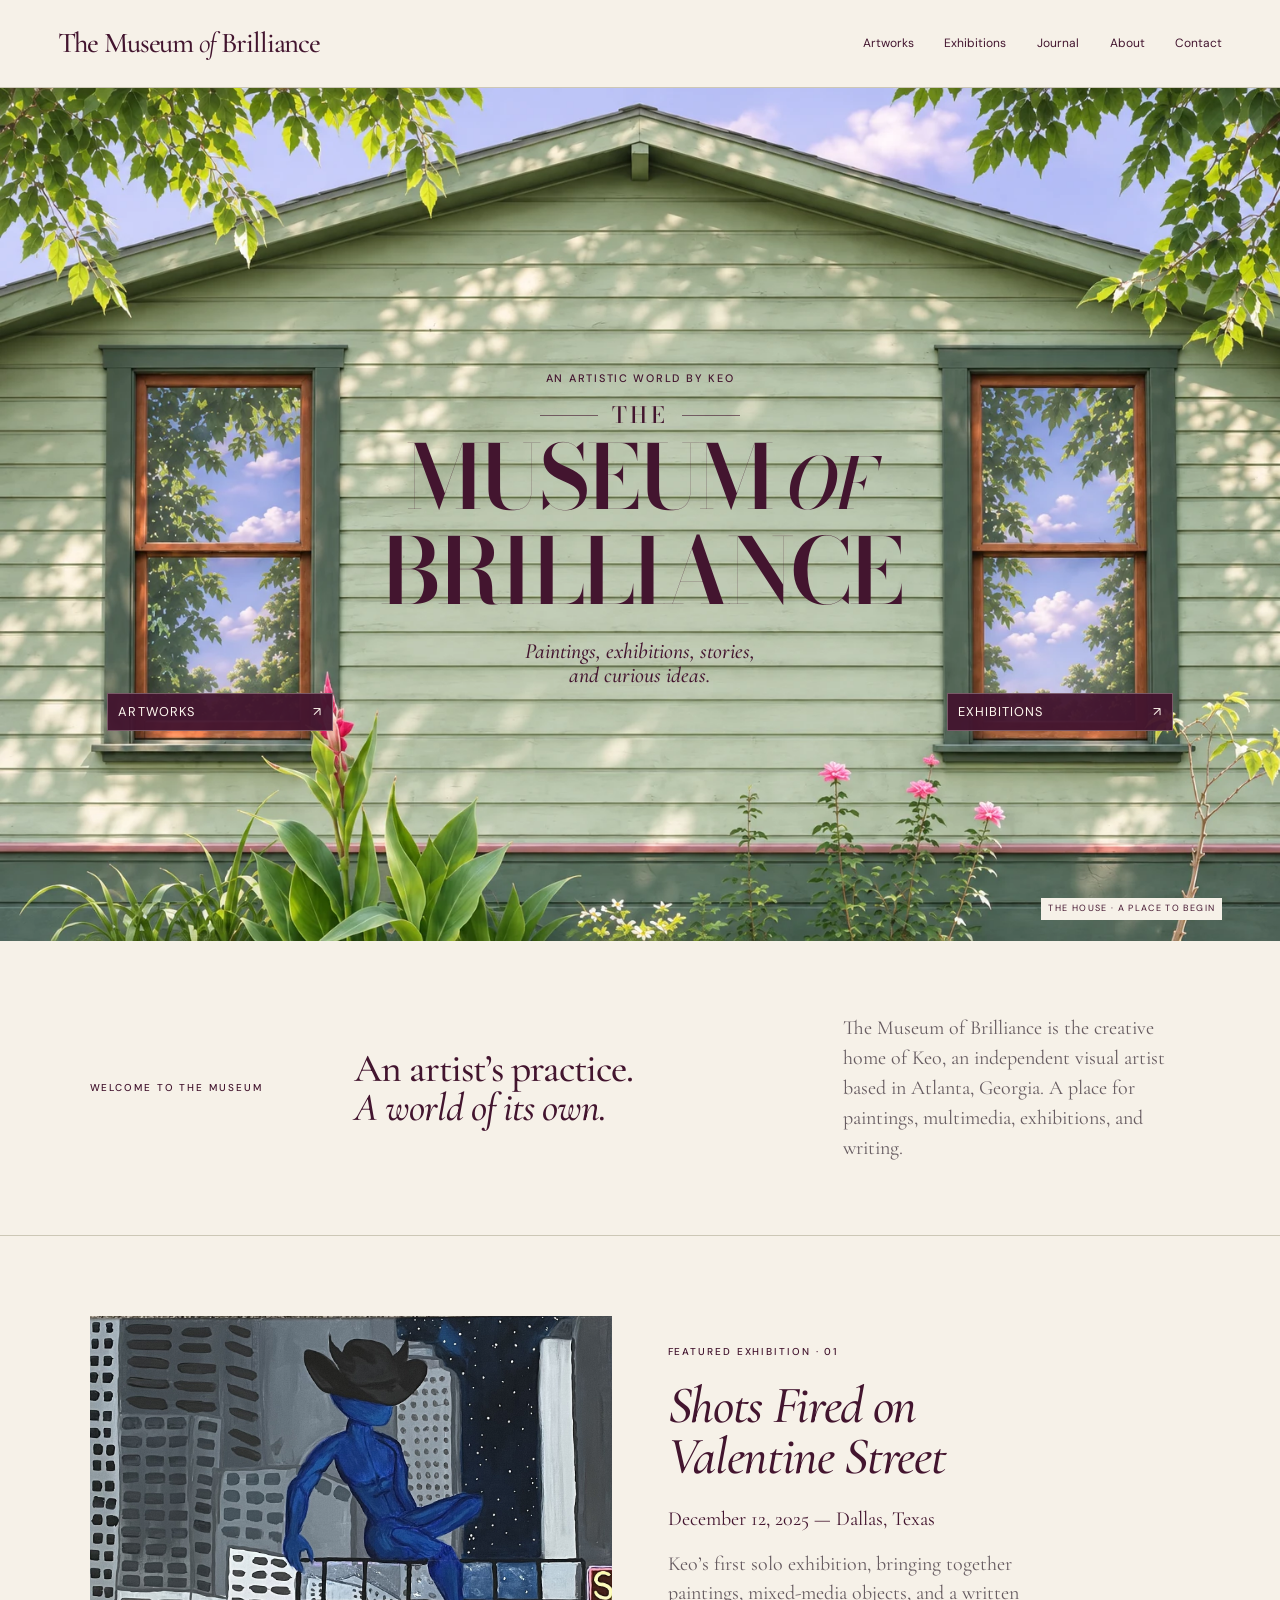
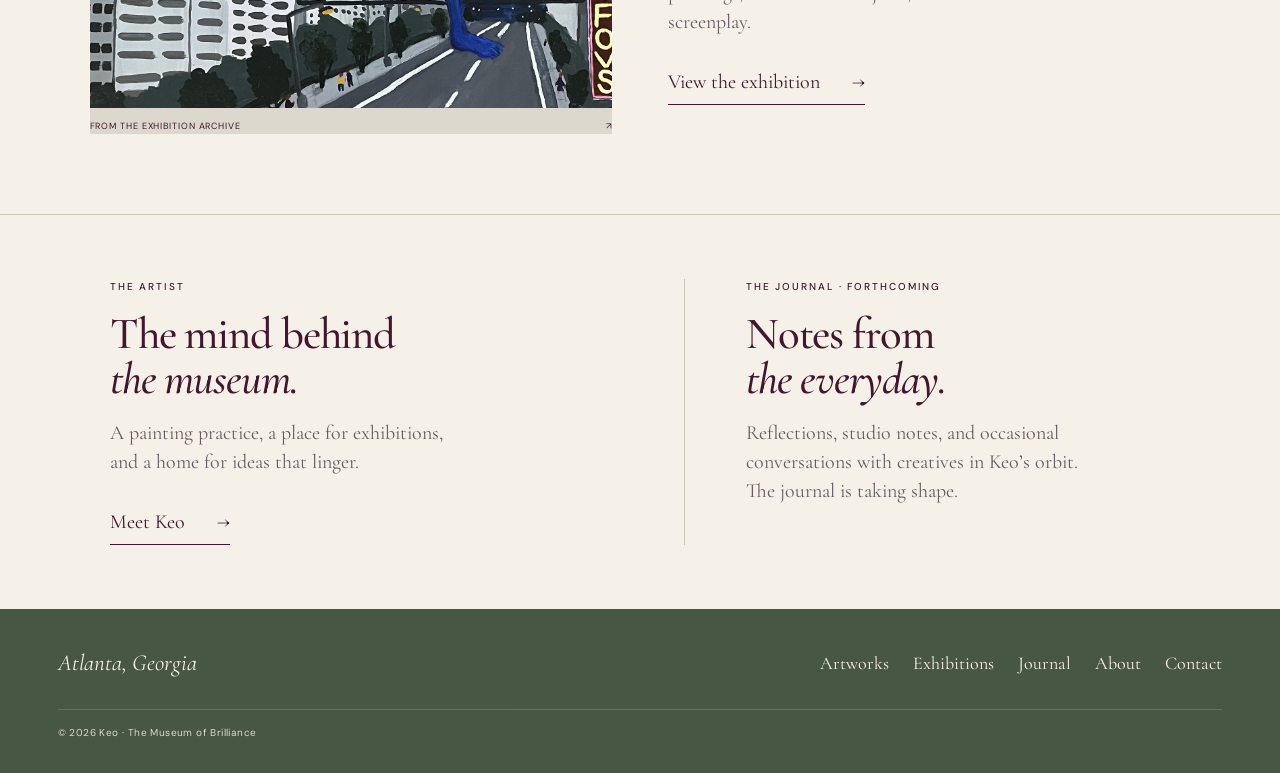
==== commit 454aca1c: "Match homepage title to approved Option B typography" ====
--- a/index.html
+++ b/index.html
@@ -10,7 +10,7 @@
   <link rel="apple-touch-icon" href="apple-touch-icon.png">
   <link rel="preconnect" href="https://fonts.googleapis.com">
   <link rel="preconnect" href="https://fonts.gstatic.com" crossorigin>
-  <link href="https://fonts.googleapis.com/css2?family=Cormorant+Garamond:ital,wght@0,400;0,500;0,600;1,400;1,500&family=DM+Sans:wght@400;500&display=swap" rel="stylesheet">
+  <link href="https://fonts.googleapis.com/css2?family=Bodoni+Moda:ital,wght@0,500;0,600;1,500&family=Cormorant+Garamond:ital,wght@0,400;0,500;0,600;1,400;1,500&family=DM+Sans:wght@400;500&display=swap" rel="stylesheet">
   <link rel="preload" as="image" href="images/home-house-desktop.webp" media="(min-width: 641px)">
   <link rel="preload" as="image" href="images/home-house-mobile.webp" media="(max-width: 640px)">
   <link rel="stylesheet" href="css/home.css">
--- a/css/home.css
+++ b/css/home.css
@@ -34,13 +34,13 @@
 .house-title { position: absolute; top: 33%; left: 28.3%; width: 43.4%; text-align: center; }
 .eyebrow { font-family: var(--sans); font-size: 10px; font-weight: 500; letter-spacing: .19em; text-transform: uppercase; line-height: 1.6; }
 .house-byline { margin-bottom: 1.35vw; font-size: clamp(8px, .85vw, 13px); letter-spacing: .16em; }
-h1 { font-weight: 500; line-height: .83; letter-spacing: -.045em; }
+h1 { font-family: "Bodoni Moda", "Times New Roman", serif; font-optical-sizing: auto; font-weight: 600; line-height: .9; letter-spacing: -.035em; }
 h1 span { display: block; }
-.title-the { display: flex; align-items: center; justify-content: center; gap: 1.5vw; margin-bottom: 1.4vw; font-size: clamp(13px, 1.75vw, 27px); font-weight: 500; letter-spacing: .26em; text-transform: uppercase; line-height: 1; }
+.title-the { display: flex; align-items: center; justify-content: center; gap: 1.1vw; margin-bottom: .9vw; font-size: clamp(13px, 1.75vw, 27px); font-weight: 500; letter-spacing: .15em; text-transform: uppercase; line-height: 1; }
 .title-the::before, .title-the::after { content: ""; width: 4.5vw; height: 1px; background: currentColor; opacity: .6; }
-.title-museum { font-size: clamp(30px, 6.15vw, 108px); white-space: nowrap; }
-.title-museum em { font-size: .54em; font-weight: 400; letter-spacing: -.07em; }
-.title-brilliance { margin-top: .65vw; font-size: clamp(34px, 7.05vw, 122px); }
+.title-museum { display: flex; align-items: baseline; justify-content: center; gap: .18em; font-size: clamp(30px, 6.9vw, 119px); letter-spacing: -.035em; text-transform: uppercase; white-space: nowrap; }
+.title-museum em { display: inline; font-size: .8em; font-weight: 500; font-style: italic; letter-spacing: -.025em; }
+.title-brilliance { margin-top: .15em; font-size: clamp(34px, 7.1vw, 123px); letter-spacing: -.045em; text-transform: uppercase; white-space: nowrap; }
 .house-note { margin-top: 2.1vw; font-style: italic; font-weight: 500; font-size: clamp(13px, 1.7vw, 28px); line-height: 1.1; }
 .window { position: absolute; top: 30.5%; height: 48%; width: 19.8%; display: flex; justify-content: center; align-items: flex-end; padding: 0 1% 2%; border: 1px solid transparent; }
 .window-artworks { left: 7.3%; }
@@ -94,11 +94,11 @@
  .house { aspect-ratio: 2 / 3; }
  .house-title { top: 35%; left: 28.3%; width: 43.4%; }
  .house-byline { font-size: clamp(8px, 1.8vw, 11px); letter-spacing: .1em; margin-bottom: 1rem; max-width: 16ch; margin-left: auto; margin-right: auto; }
- .title-the { font-size: clamp(13px, 3.2vw, 20px); gap: 8px; margin-bottom: .7rem; }
+ .title-the { font-size: clamp(11px, 2.7vw, 17px); gap: 8px; margin-bottom: .55rem; }
  .title-the::before, .title-the::after { width: 14px; }
- .title-museum { font-size: clamp(23px, 7vw, 45px); }
- .title-museum em { display: block; font-size: .55em; margin: .6em 0; letter-spacing: .01em; }
- .title-brilliance { font-size: clamp(28px, 8.2vw, 53px); }
+ .title-museum { font-size: clamp(21px, 6.9vw, 44px); }
+ .title-museum em { display: inline; font-size: .8em; margin: 0; letter-spacing: -.025em; }
+ .title-brilliance { font-size: clamp(23px, 7.1vw, 46px); }
  .house-note { font-size: clamp(12px, 2.7vw, 17px); line-height: 1.2; margin-top: 1.15rem; }
  .window { top: 32%; height: 43%; width: 24%; padding: 0 0 3%; }
  .window-artworks { left: 4%; }
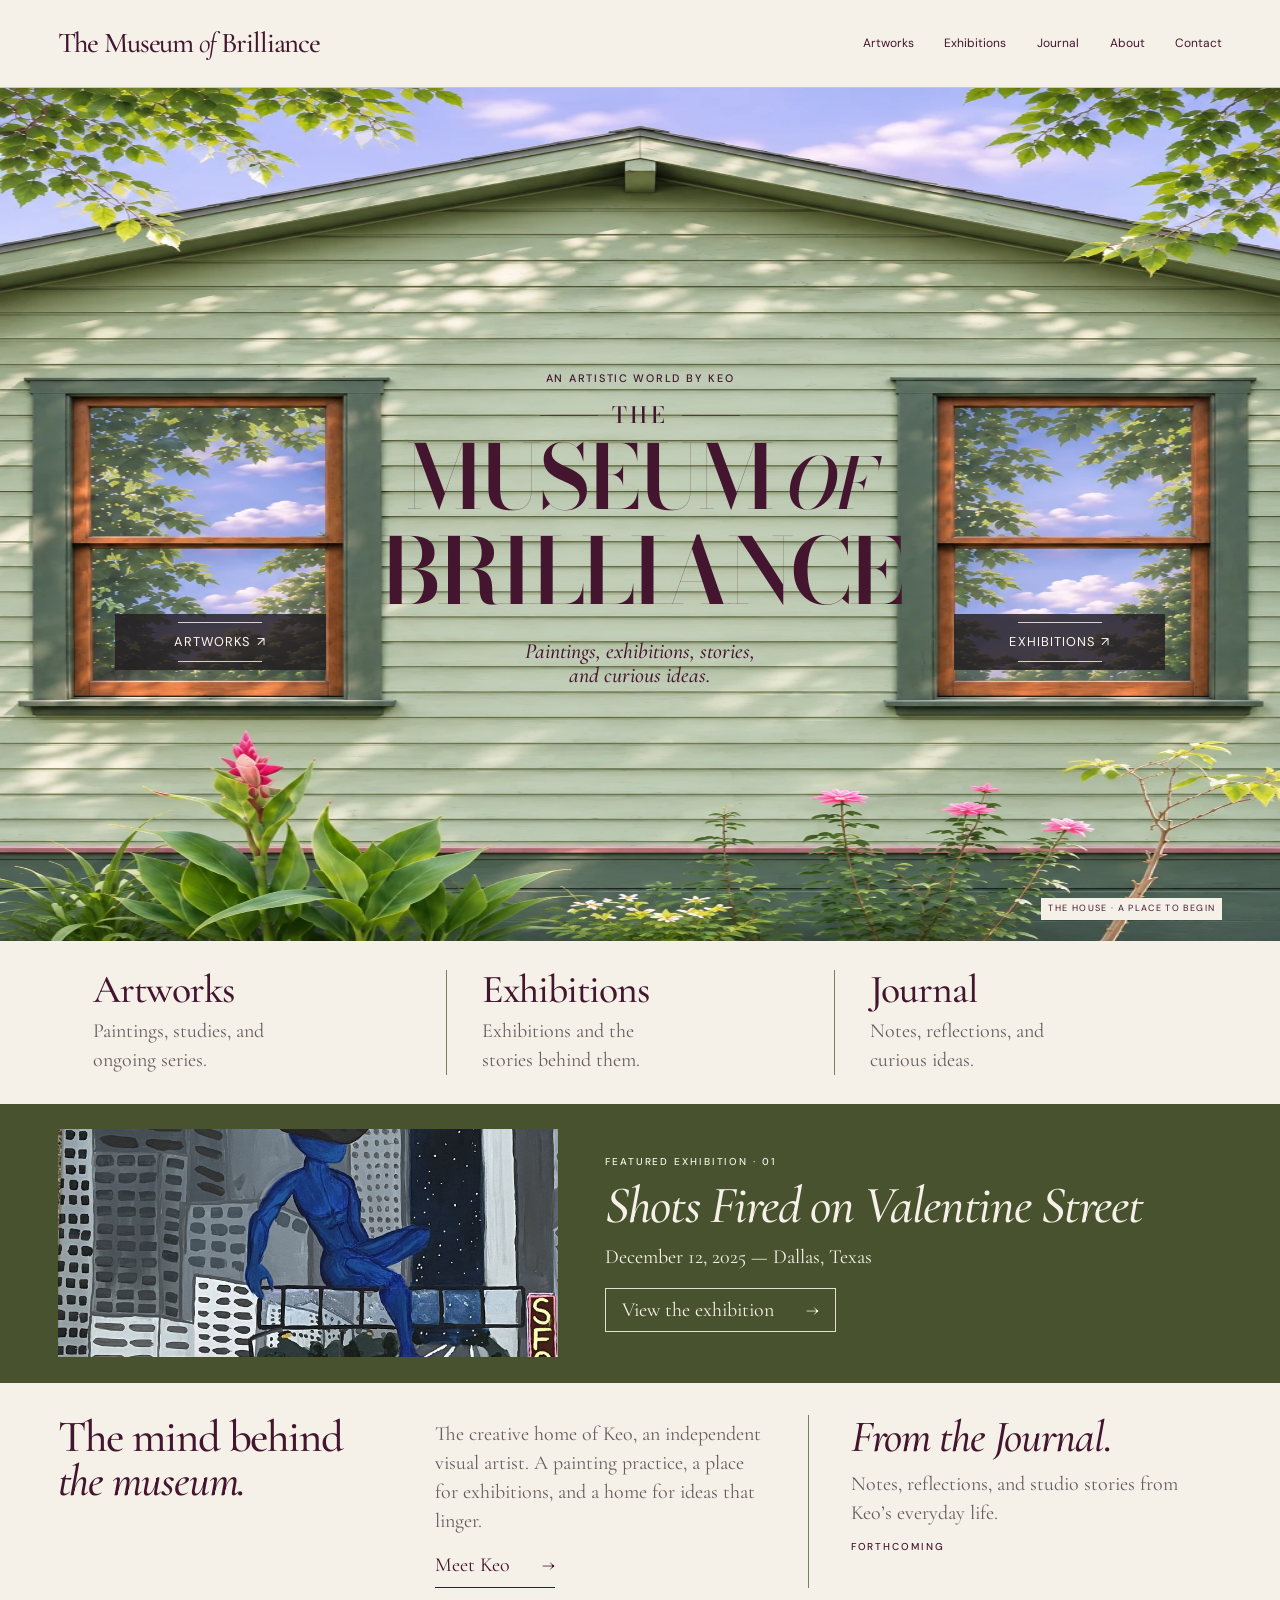
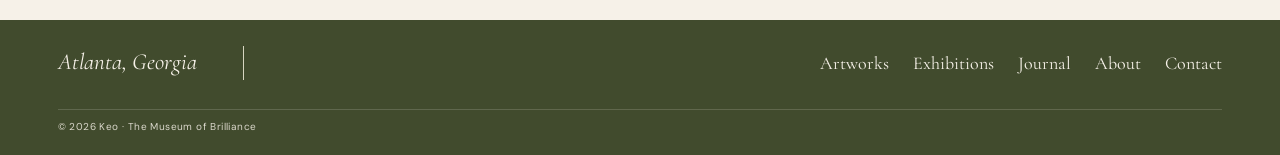
==== commit ba10d779: "Refine homepage layout and window labels without changing approved typography" ====
--- a/index.html
+++ b/index.html
@@ -50,35 +50,43 @@
       </a>
       <span class="house-caption" aria-hidden="true">The house · A place to begin</span>
     </section>
-    <section class="welcome section-wrap" aria-labelledby="welcome-title">
-      <p class="eyebrow">Welcome to the museum</p>
-      <h2 id="welcome-title">An artist’s practice.<br><em>A world of its own.</em></h2>
-      <p>The Museum of Brilliance is the creative home of Keo, an independent visual artist based in Atlanta, Georgia. A place for paintings, multimedia, exhibitions, and writing.</p>
-    </section>
+    <nav class="welcome section-wrap section-directory" aria-label="Explore the museum">
+      <a class="directory-item" href="selected-works.html">
+        <h2>Artworks</h2>
+        <p>Paintings, studies, and<br>ongoing series.</p>
+      </a>
+      <a class="directory-item" href="work.html">
+        <h2>Exhibitions</h2>
+        <p>Exhibitions and the<br>stories behind them.</p>
+      </a>
+      <a class="directory-item" href="#journal">
+        <h2>Journal</h2>
+        <p>Notes, reflections, and<br>curious ideas.</p>
+      </a>
+    </nav>
     <section class="featured section-wrap" aria-labelledby="featured-title">
       <a class="featured-image" href="exhibitions/shots-fired-on-valentine-st.html" aria-label="View Shots Fired on Valentine Street">
         <img src="images/home-tile-on-view.jpg" alt="Installation view of Shots Fired on Valentine Street" width="1200" height="900" loading="lazy">
-        <span class="image-caption">From the exhibition archive <span aria-hidden="true">↗</span></span>
       </a>
       <div class="featured-copy">
         <p class="eyebrow">Featured exhibition · 01</p>
-        <h2 id="featured-title"><em>Shots Fired on<br>Valentine Street</em></h2>
+        <h2 id="featured-title"><em>Shots Fired on Valentine Street</em></h2>
         <p class="exhibition-date"><time datetime="2025-12-12">December 12, 2025</time><span aria-hidden="true"> — </span>Dallas, Texas</p>
-        <p class="featured-description">Keo’s first solo exhibition, bringing together paintings, mixed-media objects, and a written screenplay.</p>
         <a class="text-link" href="exhibitions/shots-fired-on-valentine-st.html">View the exhibition <span aria-hidden="true">→</span></a>
       </div>
     </section>
     <section class="notes section-wrap" aria-label="More from the museum">
       <div class="artist-note">
-        <p class="eyebrow">The artist</p>
         <h2>The mind behind<br><em>the museum.</em></h2>
-        <p>A painting practice, a place for exhibitions, and a home for ideas that linger.</p>
-        <a class="text-link" href="biography.html">Meet Keo <span aria-hidden="true">→</span></a>
+        <div class="artist-copy">
+          <p>The creative home of Keo, an independent visual artist. A painting practice, a place for exhibitions, and a home for ideas that linger.</p>
+          <a class="text-link" href="biography.html">Meet Keo <span aria-hidden="true">→</span></a>
+        </div>
       </div>
       <div class="journal-note" id="journal">
-        <p class="eyebrow">The journal · Forthcoming</p>
-        <h2>Notes from<br><em>the everyday.</em></h2>
-        <p>Reflections, studio notes, and occasional conversations with creatives in Keo’s orbit. The journal is taking shape.</p>
+        <h2><em>From the Journal.</em></h2>
+        <p>Notes, reflections, and studio stories from Keo’s everyday life.</p>
+        <p class="eyebrow journal-status">Forthcoming</p>
       </div>
     </section>
   </main>
--- a/css/home.css
+++ b/css/home.css
@@ -123,3 +123,101 @@
 }
 @media (prefers-reduced-motion: reduce) { *, *::before, *::after { scroll-behavior: auto !important; } }
 @media (forced-colors: active) { .window-label { border: 2px solid ButtonText; } .window:focus-visible { outline-color: Highlight; } }
+
+/* Layout reference round: typography above is frozen at approved Option B.
+   Original house photographs have not arrived; existing scene assets retained. */
+.window-label {
+  position: absolute;
+  top: 65%;
+  left: 8%;
+  width: 84%;
+  justify-content: center;
+  gap: .5em;
+  padding: 1.5em .25em;
+  background: rgb(35 29 34 / 82%);
+  border: 0;
+}
+.window-label::before, .window-label::after {
+  content: "";
+  position: absolute;
+  left: 30%;
+  width: 40%;
+  height: 1px;
+  background: currentColor;
+  opacity: .8;
+}
+.window-label::before { top: .65em; }
+.window-label::after { bottom: .65em; }
+.section-directory {
+  grid-template-columns: repeat(3, minmax(0, 1fr));
+  gap: 0;
+  padding: 1.8rem 4.5%;
+  background: var(--ivory);
+  border: 0;
+}
+.directory-item { display: block; padding: 0 9%; min-width: 0; }
+.directory-item + .directory-item { border-left: 1px solid #778063; }
+.directory-item h2 { margin: 0 0 .45rem; }
+.directory-item p { color: var(--muted); }
+.directory-item:hover h2 { text-decoration: underline; text-decoration-thickness: 1px; }
+.featured {
+  grid-template-columns: 43% minmax(0, 1fr);
+  gap: 4%;
+  padding: 1.6rem 4.5%;
+  background: #48522f;
+  color: var(--ivory);
+}
+.featured-image { background: #303a28; }
+.featured-image > img { aspect-ratio: 2.2 / 1; object-position: center; }
+.featured-copy { min-width: 0; }
+.featured-copy .eyebrow { margin-bottom: .7rem; }
+.featured .exhibition-date { margin-top: .7rem; }
+.featured .text-link {
+  border: 1px solid #e4e0cf;
+  padding: .25rem 1rem;
+  margin-top: 1rem;
+}
+.featured a:focus-visible { outline-color: var(--ivory); }
+.notes {
+  grid-template-columns: minmax(0, 1.7fr) minmax(0, 1fr);
+  gap: 4%;
+  padding: 2rem 4.5%;
+  background: var(--ivory);
+  border: 0;
+}
+.notes > div { padding: 0; min-width: 0; }
+.artist-note { display: grid; grid-template-columns: 1.05fr 1fr; align-items: start; gap: 5%; }
+.notes h2 { margin: 0; }
+.artist-copy { padding-top: .35rem; }
+.artist-copy .text-link { margin-top: .5rem; }
+.notes > .journal-note { border-left: 1px solid #778063; padding-left: 10%; }
+.journal-note > p:not(.eyebrow) { margin-top: .65rem; }
+.journal-status { margin-top: .7rem; }
+.footer { background: #414b2d; padding-top: 1.3rem; padding-bottom: 1.3rem; }
+.footer-location { padding-right: 4%; border-right: 1px solid #d6d5c0; }
+.footer .copyright { padding-top: .6rem; }
+@media (max-width: 900px) and (min-width: 641px) {
+  .section-directory { grid-template-columns: repeat(3, minmax(0, 1fr)); }
+  .directory-item { padding: 0 6%; }
+  .featured { grid-template-columns: 40% minmax(0, 1fr); }
+  .featured-image > img { aspect-ratio: 1.3 / 1; }
+  .artist-note { grid-template-columns: 1fr; gap: 1rem; }
+}
+@media (max-width: 640px) {
+  .window-label { left: 3%; width: 94%; gap: 3px; padding: 1.6em .15em; }
+  .section-directory { display: grid; grid-template-columns: 1fr; gap: 0; padding: .7rem 7%; }
+  .directory-item { padding: 1.3rem 0; }
+  .directory-item + .directory-item { border-left: 0; border-top: 1px solid var(--rule); }
+  .directory-item h2 { margin: 0 0 .5rem; }
+  .directory-item br { display: none; }
+  .featured { grid-template-columns: 1fr; padding: 1.7rem 7% 2rem; gap: 1.5rem; }
+  .featured-image > img { aspect-ratio: 1.65 / 1; }
+  .notes { grid-template-columns: 1fr; padding: 2rem 7%; gap: 2rem; }
+  .artist-note { grid-template-columns: 1fr; gap: 1rem; }
+  .notes > .journal-note { border-left: 0; border-top: 1px solid var(--rule); padding: 1.7rem 0 0; }
+  .footer { padding: 1.6rem 7%; }
+  .footer-location { border-right: 0; padding: 0; }
+}
+@media (forced-colors: active) {
+  .window-label { border: 1px solid ButtonText; }
+}
